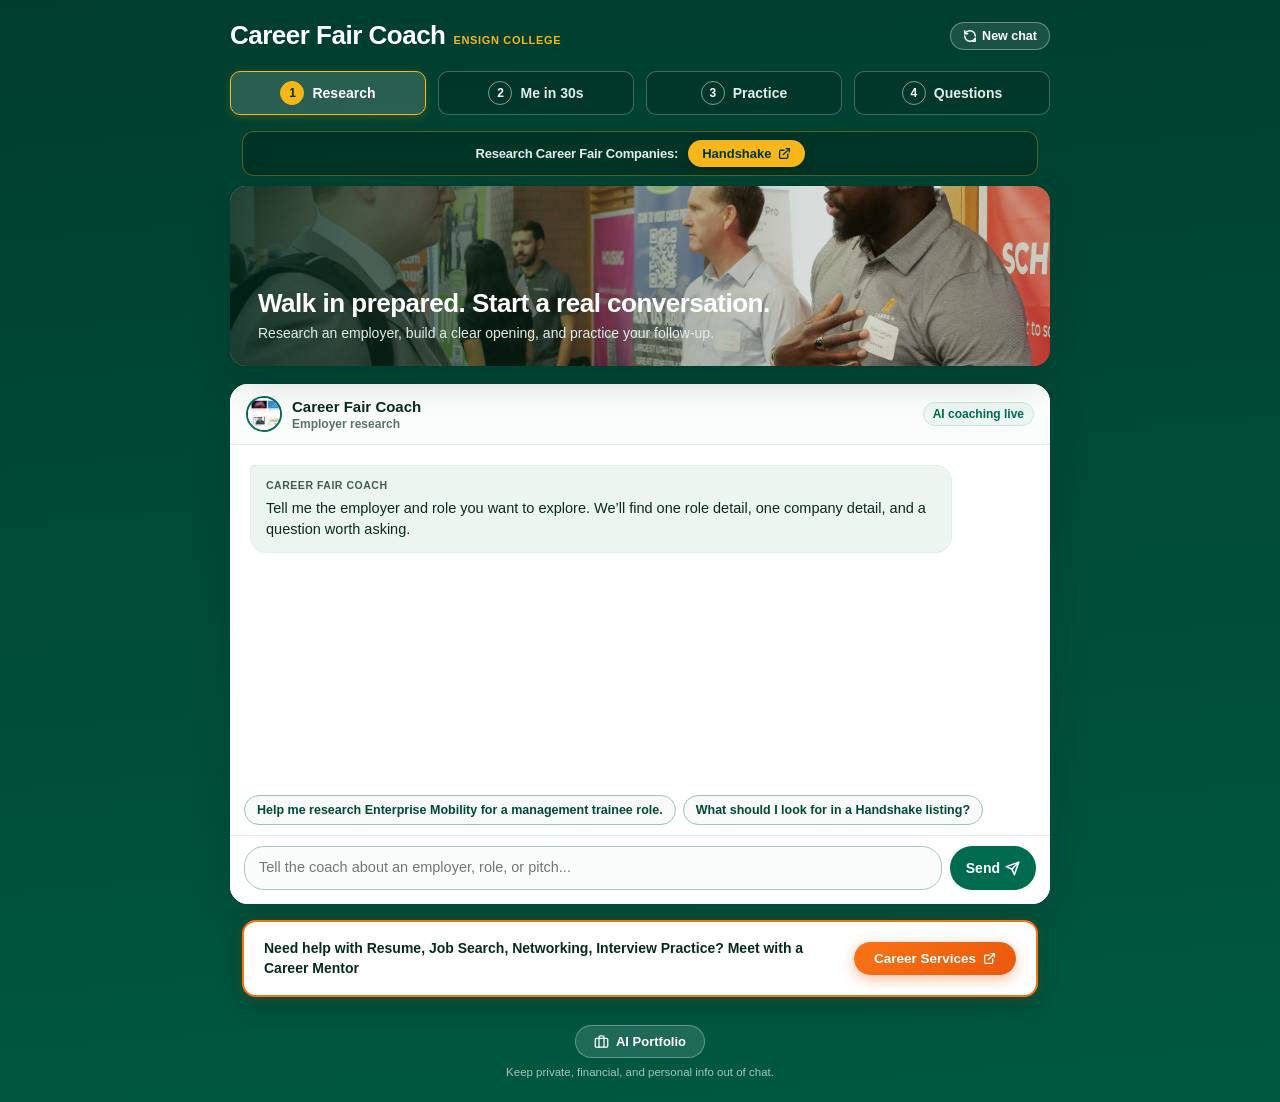
==== static/index.html @ 09204de1 "ensign-career-fair-coach: add Vercel Speed Insights script alongside Web Analytics" ====
<!doctype html>
<html lang="en">
  <head>
    <meta charset="UTF-8" />
    <meta name="viewport" content="width=device-width, initial-scale=1.0, maximum-scale=1.0, user-scalable=no" />
    <meta name="theme-color" content="#004937" />
    <title>Ensign Career Fair Coach</title>
    <link rel="icon" href="favicon.svg" type="image/svg+xml" />
    <link rel="stylesheet" href="styles.css" />
    <!-- Vercel Web Analytics -->
    <script>
      window.va = window.va || function () { (window.vaq = window.vaq || []).push(arguments); };
    </script>
    <script defer src="/_vercel/insights/script.js"></script>
    <!-- Vercel Speed Insights -->
    <script>
      window.si = window.si || function () { (window.siq = window.siq || []).push(arguments); };
    </script>
    <script defer src="/_vercel/speed-insights/script.js"></script>
  </head>
  <body>
    <div class="app-container">
      <header class="topbar">
        <div class="brand-group">
          <a class="brand" href="#top" aria-label="Career Fair Coach home">Career Fair Coach</a>
          <span class="brand-sub">Ensign College</span>
        </div>
        <button id="new-chat" class="quiet-button" type="button" aria-label="Start a new conversation">
          <svg width="14" height="14" viewBox="0 0 24 24" fill="none" stroke="currentColor" stroke-width="2.5" stroke-linecap="round" stroke-linejoin="round" aria-hidden="true"><path d="M21 12a9 9 0 0 0-9-9 9.75 9.75 0 0 0-6.74 2.74L3 8"/><path d="M3 3v5h5"/><path d="M3 12a9 9 0 0 0 9 9 9.75 9.75 0 0 0 6.74-2.74L21 16"/><path d="M16 21h5v-5"/></svg>
          <span>New chat</span>
        </button>
      </header>

      <!-- Compact 4-step prep flow -->
      <nav class="step-nav" aria-label="Career Fair preparation steps">
        <div class="step-list">
          <button class="step-btn active" data-mode="research" type="button">
            <span class="step-num">1</span>
            <span class="step-text">Research</span>
          </button>
          <button class="step-btn" data-mode="pitch" type="button">
            <span class="step-num">2</span>
            <span class="step-text">Me in 30s</span>
          </button>
          <button class="step-btn" data-mode="practice" type="button">
            <span class="step-num">3</span>
            <span class="step-text">Practice</span>
          </button>
          <button class="step-btn" data-mode="questions" type="button">
            <span class="step-num">4</span>
            <span class="step-text">Questions</span>
          </button>
        </div>
      </nav>

      <!-- Handshake Research Banner -->
      <section class="handshake-banner" aria-label="Research Career Fair Companies">
        <span class="handshake-text">Research Career Fair Companies:</span>
        <a class="handshake-btn" href="https://ensign.joinhandshake.com/stu/schools/771" target="_blank" rel="noopener noreferrer">
          <span>Handshake</span>
          <svg width="13" height="13" viewBox="0 0 24 24" fill="none" stroke="currentColor" stroke-width="2.5" stroke-linecap="round" stroke-linejoin="round" aria-hidden="true"><path d="M18 13v6a2 2 0 0 1-2 2H5a2 2 0 0 1-2-2V8a2 2 0 0 1 2-2h6"/><polyline points="15 3 21 3 21 9"/><line x1="10" y1="14" x2="21" y2="3"/></svg>
        </a>
      </section>

      <main class="main-content">
        <!-- Desktop-only hero banner -->
        <section class="desktop-hero">
          <img src="assets/career-fair-conversation.jpg" alt="A student and employer representative speaking at a Career Fair" />
          <div class="hero-copy">
            <h1>Walk in prepared. Start a real conversation.</h1>
            <p>Research an employer, build a clear opening, and practice your follow-up.</p>
          </div>
        </section>

        <!-- Main Chat Panel (Always immediately visible on mobile) -->
        <section class="coach-panel" aria-live="polite">
          <div class="coach-head">
            <img src="assets/career-fair-coach.jpeg" alt="Ensign Career Fair Coach" />
            <div class="coach-info">
              <p class="coach-name">Career Fair Coach</p>
              <p id="mode-label" class="mode-label">Employer research</p>
            </div>
            <span id="service-status" class="status">AI coaching live</span>
          </div>

          <div id="messages" class="messages"></div>

          <div class="suggestions-wrap">
            <div class="suggestions" id="suggestions"></div>
          </div>

          <form id="chat-form" class="composer">
            <label class="sr-only" for="message-input">Message the Career Fair Coach</label>
            <textarea id="message-input" rows="1" placeholder="Tell the coach about an employer, role, or pitch..."></textarea>
            <button type="submit" aria-label="Send message" id="send-button">
              <span>Send</span>
              <svg width="15" height="15" viewBox="0 0 24 24" fill="none" stroke="currentColor" stroke-width="2.5" stroke-linecap="round" stroke-linejoin="round" aria-hidden="true"><line x1="22" y1="2" x2="11" y2="13"/><polygon points="22 2 15 22 11 13 2 9 22 2"/></svg>
            </button>
          </form>
        </section>
      </main>

      <!-- Career Mentor Callout -->
      <aside class="mentor-callout" aria-label="Meet with a Career Mentor">
        <div class="mentor-callout-content">
          <p class="mentor-callout-text">Need help with Resume, Job Search, Networking, Interview Practice? Meet with a Career Mentor</p>
          <a class="mentor-callout-btn" href="https://www.ensign.edu/CIS" target="_blank" rel="noopener noreferrer">
            <span>Career Services</span>
            <svg width="13" height="13" viewBox="0 0 24 24" fill="none" stroke="currentColor" stroke-width="2.5" stroke-linecap="round" stroke-linejoin="round" aria-hidden="true"><path d="M18 13v6a2 2 0 0 1-2 2H5a2 2 0 0 1-2-2V8a2 2 0 0 1 2-2h6"/><polyline points="15 3 21 3 21 9"/><line x1="10" y1="14" x2="21" y2="3"/></svg>
          </a>
        </div>
      </aside>

      <footer class="app-footer">
        <a class="portfolio-btn" href="/">
          <svg width="15" height="15" viewBox="0 0 24 24" fill="none" stroke="currentColor" stroke-width="2" stroke-linecap="round" stroke-linejoin="round" aria-hidden="true"><rect x="2" y="7" width="20" height="14" rx="2" ry="2"/><path d="M16 21V5a2 2 0 0 0-2-2h-4a2 2 0 0 0-2 2v16"/></svg>
          <span>AI Portfolio</span>
        </a>
        <p class="footer-privacy">Keep private, financial, and personal info out of chat.</p>
      </footer>
    </div>
    <script src="app.js"></script>
  </body>
</html>
---- static/styles.css ----
:root {
  --green: #006b4e;
  --green-deep: #004937;
  --green-darker: #003628;
  --gold: #f7b619;
  --ink: #092a20;
  --muted: #577369;
  --paper: #ffffff;
  --bubble-ai: #edf5f1;
  --line: #e2ece7;
  --shadow: 0 12px 36px rgba(0, 35, 25, 0.22);
  font-family: -apple-system, BlinkMacSystemFont, "Segoe UI", Roboto, Helvetica, Arial, sans-serif;
}

* {
  box-sizing: border-box;
  -webkit-tap-highlight-color: transparent;
}

html, body {
  margin: 0;
  padding: 0;
  min-height: 100vh;
  background: var(--green-deep);
  background: linear-gradient(175deg, #003d2e 0%, #004937 40%, #005941 100%);
  color: var(--paper);
}

.app-container {
  display: flex;
  flex-direction: column;
  min-height: 100vh;
  max-width: 860px;
  margin: 0 auto;
}

/* Header */
.topbar {
  display: flex;
  align-items: center;
  justify-content: space-between;
  padding: 12px 16px 8px;
}

.brand-group {
  display: flex;
  align-items: baseline;
  gap: 8px;
}

.brand {
  color: #ffffff;
  text-decoration: none;
  font-size: 20px;
  font-weight: 800;
  letter-spacing: -0.5px;
}

.brand-sub {
  font-size: 11px;
  color: var(--gold);
  font-weight: 700;
  text-transform: uppercase;
  letter-spacing: 0.06em;
}

.quiet-button {
  display: inline-flex;
  align-items: center;
  gap: 5px;
  border: 1px solid rgba(255, 255, 255, 0.35);
  background: rgba(255, 255, 255, 0.1);
  color: #ffffff;
  padding: 6px 12px;
  border-radius: 16px;
  font-size: 12.5px;
  font-weight: 600;
  cursor: pointer;
  text-decoration: none;
  transition: background 0.15s ease, border-color 0.15s ease;
}

.quiet-button:hover, .quiet-button:active {
  background: rgba(255, 255, 255, 0.2);
  border-color: rgba(255, 255, 255, 0.6);
}

/* Compact 4-Step Prep Navigation */
.step-nav {
  padding: 4px 12px 10px;
}

.step-list {
  display: grid;
  grid-template-columns: repeat(4, 1fr);
  gap: 6px;
}

.step-btn {
  display: flex;
  align-items: center;
  justify-content: center;
  gap: 5px;
  height: 38px;
  padding: 2px 4px;
  border: 1px solid rgba(255, 255, 255, 0.25);
  border-radius: 10px;
  background: rgba(0, 38, 28, 0.35);
  color: #e3efe9;
  font: inherit;
  cursor: pointer;
  transition: all 0.18s ease;
}

.step-num {
  width: 20px;
  height: 20px;
  min-width: 20px;
  display: grid;
  place-items: center;
  border-radius: 50%;
  font-size: 11px;
  font-weight: 800;
  color: #ffffff;
  border: 1.5px solid rgba(255, 255, 255, 0.5);
  transition: all 0.18s ease;
}

.step-text {
  font-size: 12px;
  font-weight: 700;
  white-space: nowrap;
  overflow: hidden;
  text-overflow: ellipsis;
}

.step-btn:hover {
  background: rgba(255, 255, 255, 0.12);
  border-color: rgba(255, 255, 255, 0.45);
}

.step-btn.active {
  background: rgba(255, 255, 255, 0.16);
  border-color: var(--gold);
  box-shadow: 0 2px 8px rgba(247, 182, 25, 0.2);
}

.step-btn.active .step-num {
  background: var(--gold);
  color: var(--green-darker);
  border-color: var(--gold);
}

.step-btn.active .step-text {
  color: #ffffff;
}

/* Handshake Research Banner */
.handshake-banner {
  display: flex;
  align-items: center;
  justify-content: center;
  gap: 10px;
  margin: 0 12px 10px;
  padding: 8px 14px;
  background: rgba(0, 36, 26, 0.45);
  border: 1px solid rgba(247, 182, 25, 0.35);
  border-radius: 12px;
  backdrop-filter: blur(8px);
  text-align: center;
  flex-wrap: wrap;
}

.handshake-text {
  font-size: 13px;
  font-weight: 600;
  color: #e3efe9;
  letter-spacing: -0.2px;
}

.handshake-btn {
  display: inline-flex;
  align-items: center;
  gap: 6px;
  background: var(--gold);
  color: var(--green-darker);
  font-size: 13px;
  font-weight: 700;
  padding: 6px 14px;
  border-radius: 20px;
  text-decoration: none;
  box-shadow: 0 2px 8px rgba(0, 0, 0, 0.18);
  transition: transform 0.15s ease, background 0.15s ease, box-shadow 0.15s ease;
}

.handshake-btn:hover {
  background: #ffc433;
  transform: translateY(-1px);
  box-shadow: 0 4px 12px rgba(247, 182, 25, 0.35);
}

.handshake-btn:active {
  transform: translateY(0);
}

/* Main Content Workspace */
.main-content {
  flex: 1;
  display: flex;
  flex-direction: column;
  padding: 0 12px;
}

/* Desktop Hero banner (hidden on mobile) */
.desktop-hero {
  display: none;
}

/* Coach Chat Panel */
.coach-panel {
  flex: 1;
  display: flex;
  flex-direction: column;
  background: var(--paper);
  color: var(--ink);
  border-radius: 18px;
  box-shadow: var(--shadow);
  overflow: hidden;
  min-height: 480px;
}

.coach-head {
  display: flex;
  align-items: center;
  gap: 10px;
  padding: 12px 16px;
  border-bottom: 1px solid var(--line);
  background: #fbfdfc;
}

.coach-head img {
  width: 36px;
  height: 36px;
  border-radius: 50%;
  object-fit: cover;
  border: 2px solid var(--green);
}

.coach-info {
  flex: 1;
  min-width: 0;
}

.coach-name {
  margin: 0;
  font-size: 15px;
  font-weight: 800;
  color: var(--ink);
  line-height: 1.2;
}

.mode-label {
  margin: 1px 0 0;
  font-size: 12px;
  color: var(--muted);
  font-weight: 600;
}

.status {
  font-size: 12px;
  font-weight: 700;
  color: var(--green);
  background: #edf7f2;
  padding: 4px 9px;
  border-radius: 12px;
  border: 1px solid #cbe6db;
}

/* Messages */
.messages {
  flex: 1;
  min-height: 260px;
  max-height: calc(100vh - 310px);
  overflow-y: auto;
  -webkit-overflow-scrolling: touch;
  padding: 16px 14px;
  display: flex;
  flex-direction: column;
  gap: 12px;
}

.message {
  max-width: 90%;
  padding: 12px 15px;
  border-radius: 16px;
  line-height: 1.48;
  font-size: 14.5px;
  white-space: pre-wrap;
  word-break: break-word;
}

.message.assistant {
  background: var(--bubble-ai);
  color: var(--ink);
  align-self: flex-start;
  border-top-left-radius: 4px;
  border: 1px solid #e1eee7;
}

.message.user {
  background: var(--green);
  color: #ffffff;
  align-self: flex-end;
  border-top-right-radius: 4px;
}

.message small {
  display: block;
  margin-bottom: 4px;
  font-size: 10.5px;
  font-weight: 800;
  letter-spacing: 0.05em;
  text-transform: uppercase;
  opacity: 0.75;
}

/* Suggested Prompts */
.suggestions-wrap {
  padding: 4px 14px 10px;
  overflow-x: auto;
  -webkit-overflow-scrolling: touch;
}

.suggestions {
  display: flex;
  gap: 7px;
  flex-wrap: nowrap;
}

.suggestions button {
  border: 1px solid #9dc4b6;
  border-radius: 16px;
  background: #f7faf8;
  color: var(--green-deep);
  padding: 7px 12px;
  font: inherit;
  font-size: 12.5px;
  font-weight: 600;
  white-space: nowrap;
  flex-shrink: 0;
  cursor: pointer;
  transition: background 0.15s ease, border-color 0.15s ease;
}

.suggestions button:hover, .suggestions button:active {
  background: #eaf3ef;
  border-color: var(--green);
}

/* Composer Form */
.composer {
  display: flex;
  align-items: flex-end;
  gap: 8px;
  padding: 10px 14px 14px;
  border-top: 1px solid var(--line);
  background: #ffffff;
}

textarea#message-input {
  flex: 1;
  height: 44px;
  min-height: 44px;
  max-height: 90px;
  padding: 11px 14px;
  border: 1.5px solid #a8c7bd;
  border-radius: 20px;
  color: var(--ink);
  font: inherit;
  font-size: 14.5px;
  line-height: 1.35;
  resize: none;
  background: #fafcfb;
}

textarea#message-input:focus {
  outline: none;
  border-color: var(--green);
  background: #ffffff;
  box-shadow: 0 0 0 3px rgba(0, 107, 78, 0.15);
}

.composer button {
  height: 44px;
  padding: 0 16px;
  border: 0;
  border-radius: 22px;
  background: var(--green);
  color: #ffffff;
  font: inherit;
  font-size: 14px;
  font-weight: 700;
  cursor: pointer;
  display: inline-flex;
  align-items: center;
  gap: 5px;
  flex-shrink: 0;
  transition: background 0.15s ease, transform 0.1s ease;
}

.composer button:hover {
  background: var(--green-darker);
}

.composer button:active {
  transform: scale(0.97);
}

.sr-only {
  position: absolute;
  width: 1px;
  height: 1px;
  overflow: hidden;
  clip: rect(0, 0, 0, 0);
}

/* Bottom Footer with AI Portfolio Button */
.app-footer {
  padding: 16px 16px 24px;
  display: flex;
  flex-direction: column;
  align-items: center;
  gap: 8px;
  text-align: center;
}

.portfolio-btn {
  display: inline-flex;
  align-items: center;
  gap: 7px;
  padding: 8px 18px;
  background: rgba(255, 255, 255, 0.12);
  border: 1px solid rgba(255, 255, 255, 0.3);
  border-radius: 20px;
  color: #ffffff;
  text-decoration: none;
  font-size: 13px;
  font-weight: 600;
  transition: background 0.15s ease, border-color 0.15s ease;
}

.portfolio-btn:hover, .portfolio-btn:active {
  background: rgba(255, 255, 255, 0.22);
  border-color: rgba(255, 255, 255, 0.6);
}

.footer-privacy {
  margin: 0;
  font-size: 11.5px;
  color: rgba(255, 255, 255, 0.65);
}

/* Tablet & Desktop Enhancements */
@media (min-width: 860px) {
  .app-container {
    padding: 0 20px;
  }

  .topbar {
    padding: 20px 0 14px;
  }

  .brand {
    font-size: 26px;
  }

  .step-nav {
    padding: 6px 0 16px;
  }

  .step-list {
    gap: 12px;
  }

  .step-btn {
    height: 44px;
    padding: 4px 12px;
    gap: 8px;
  }

  .step-num {
    width: 24px;
    height: 24px;
    font-size: 12px;
  }

  .step-text {
    font-size: 14px;
  }

  .main-content {
    padding: 0;
    gap: 18px;
  }

  .desktop-hero {
    display: block;
    position: relative;
    height: 180px;
    overflow: hidden;
    border-radius: 16px;
    box-shadow: var(--shadow);
  }

  .desktop-hero:after {
    content: "";
    position: absolute;
    inset: 0;
    background: linear-gradient(90deg, rgba(0, 38, 28, 0.85), rgba(0, 38, 28, 0.15) 70%);
  }

  .desktop-hero img {
    width: 100%;
    height: 100%;
    object-fit: cover;
    object-position: center;
  }

  .hero-copy {
    position: absolute;
    z-index: 1;
    left: 28px;
    bottom: 22px;
    max-width: 540px;
  }

  .hero-copy h1 {
    margin: 0 0 6px;
    font-size: 26px;
    line-height: 1.15;
    letter-spacing: -0.5px;
  }

  .hero-copy p {
    margin: 0;
    font-size: 14px;
    line-height: 1.4;
    color: #e0eee8;
  }

  .coach-panel {
    min-height: 520px;
  }

  .messages {
    max-height: 420px;
    padding: 20px;
  }

  .suggestions {
    flex-wrap: wrap;
  }
}

/* Feedback Controls */
.answer-feedback {
  margin-top: 8px;
  padding: 8px 10px;
  border-radius: 10px;
  background: rgba(246, 247, 244, 0.85);
  border: 1px solid var(--line);
}

.feedback-prompt {
  margin: 0 0 6px;
  font-size: 11.5px;
  color: var(--muted);
  font-weight: 600;
}

.feedback-controls,
.feedback-form-actions {
  display: flex;
  flex-wrap: wrap;
  gap: 6px;
}

.feedback-button {
  display: inline-flex;
  align-items: center;
  gap: 4px;
  min-height: 28px;
  padding: 4px 10px;
  border: 1px solid #cbd5e1;
  border-radius: 8px;
  background: #ffffff;
  color: var(--ink);
  font-size: 12px;
  font-weight: 600;
  cursor: pointer;
  transition: all 0.15s ease;
}

.feedback-button:hover:not(:disabled) {
  border-color: var(--green);
  background: #f0fdf4;
}

.feedback-button:disabled {
  opacity: 0.5;
  cursor: not-allowed;
}

.feedback-up {
  color: #15803d;
}

.feedback-down {
  color: #b91c1c;
}

.feedback-submit {
  background: var(--green);
  color: #ffffff;
  border-color: var(--green);
}

.feedback-submit:hover:not(:disabled) {
  background: var(--green-deep);
  color: #ffffff;
}

.feedback-form {
  margin-top: 8px;
  padding-top: 8px;
  border-top: 1px solid var(--line);
}

.feedback-form[hidden] {
  display: none;
}

.feedback-form label {
  display: block;
  margin: 6px 0 3px;
  font-size: 11px;
  font-weight: 700;
  color: var(--muted);
  text-transform: uppercase;
  letter-spacing: 0.04em;
}

.feedback-form textarea {
  width: 100%;
  padding: 7px 9px;
  border: 1px solid #cbd5e1;
  border-radius: 6px;
  font: inherit;
  font-size: 12.5px;
  color: var(--ink);
  background: #ffffff;
  resize: vertical;
}

.feedback-form textarea:focus {
  outline: none;
  border-color: var(--green);
}

.feedback-warning {
  margin: 5px 0 8px;
  font-size: 11px;
  color: var(--muted);
  line-height: 1.35;
}

.feedback-status {
  margin: 6px 0 0;
  font-size: 12px;
  font-weight: 600;
  line-height: 1.4;
}

.feedback-status.feedback-success {
  color: #15803d;
}

.feedback-status.feedback-error {
  color: #b91c1c;
}

/* Career Mentor Callout */
.mentor-callout {
  margin: 16px 12px 12px;
  padding: 16px 20px;
  background: #ffffff;
  border: 2px solid #f97316;
  border-radius: 14px;
  box-shadow: 0 8px 24px rgba(0, 0, 0, 0.22), 0 2px 12px rgba(249, 115, 22, 0.2);
}

.mentor-callout-content {
  display: flex;
  align-items: center;
  justify-content: space-between;
  gap: 16px;
  flex-wrap: wrap;
}

.mentor-callout-text {
  margin: 0;
  font-size: 14px;
  line-height: 1.45;
  color: #062b1e;
  font-weight: 700;
  flex: 1;
  min-width: 250px;
}

.mentor-callout-btn {
  display: inline-flex;
  align-items: center;
  gap: 7px;
  background: #ea580c;
  background: linear-gradient(135deg, #f97316 0%, #ea580c 100%);
  color: #ffffff;
  border: none;
  font-size: 13.5px;
  font-weight: 800;
  padding: 9px 20px;
  border-radius: 22px;
  text-decoration: none;
  white-space: nowrap;
  transition: all 0.18s ease;
  box-shadow: 0 4px 14px rgba(234, 88, 12, 0.4);
}

.mentor-callout-btn:hover {
  background: linear-gradient(135deg, #ea580c 0%, #c2410c 100%);
  transform: translateY(-2px);
  box-shadow: 0 6px 18px rgba(234, 88, 12, 0.55);
}

.mentor-callout-btn:active {
  transform: translateY(0);
}

@media (prefers-reduced-motion: reduce) {
  *, *:before, *:after {
    transition: none !important;
    scroll-behavior: auto !important;
  }
}
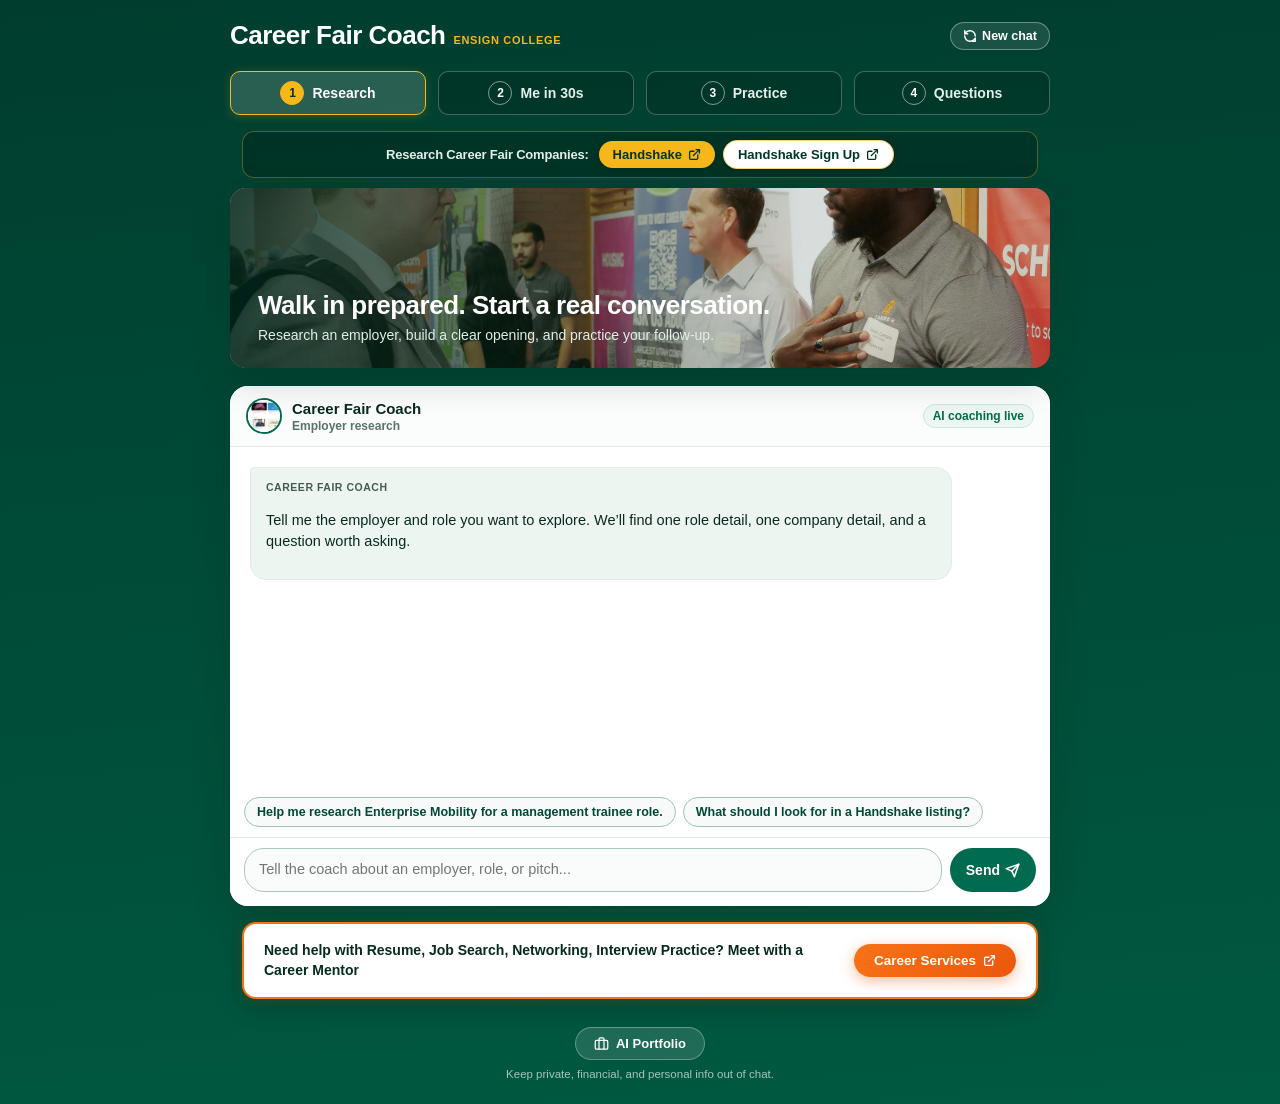
==== commit 9b88814d: "Career Fair Coach: format Handshake links as clean clickable text and add Handshake + Sign Up action" ====
--- a/static/index.html
+++ b/static/index.html
@@ -56,10 +56,16 @@
       <!-- Handshake Research Banner -->
       <section class="handshake-banner" aria-label="Research Career Fair Companies">
         <span class="handshake-text">Research Career Fair Companies:</span>
-        <a class="handshake-btn" href="https://ensign.joinhandshake.com/stu/schools/771" target="_blank" rel="noopener noreferrer">
-          <span>Handshake</span>
-          <svg width="13" height="13" viewBox="0 0 24 24" fill="none" stroke="currentColor" stroke-width="2.5" stroke-linecap="round" stroke-linejoin="round" aria-hidden="true"><path d="M18 13v6a2 2 0 0 1-2 2H5a2 2 0 0 1-2-2V8a2 2 0 0 1 2-2h6"/><polyline points="15 3 21 3 21 9"/><line x1="10" y1="14" x2="21" y2="3"/></svg>
-        </a>
+        <div class="handshake-actions">
+          <a class="handshake-btn" href="https://ensign.joinhandshake.com/login" target="_blank" rel="noopener noreferrer">
+            <span>Handshake</span>
+            <svg width="13" height="13" viewBox="0 0 24 24" fill="none" stroke="currentColor" stroke-width="2.5" stroke-linecap="round" stroke-linejoin="round" aria-hidden="true"><path d="M18 13v6a2 2 0 0 1-2 2H5a2 2 0 0 1-2-2V8a2 2 0 0 1 2-2h6"/><polyline points="15 3 21 3 21 9"/><line x1="10" y1="14" x2="21" y2="3"/></svg>
+          </a>
+          <a class="handshake-btn handshake-btn-secondary" href="https://www.ensign.edu/creating-a-handshake-account" target="_blank" rel="noopener noreferrer">
+            <span>Handshake Sign Up</span>
+            <svg width="13" height="13" viewBox="0 0 24 24" fill="none" stroke="currentColor" stroke-width="2.5" stroke-linecap="round" stroke-linejoin="round" aria-hidden="true"><path d="M18 13v6a2 2 0 0 1-2 2H5a2 2 0 0 1-2-2V8a2 2 0 0 1 2-2h6"/><polyline points="15 3 21 3 21 9"/><line x1="10" y1="14" x2="21" y2="3"/></svg>
+          </a>
+        </div>
       </section>
 
       <main class="main-content">
--- a/static/styles.css
+++ b/static/styles.css
@@ -178,6 +178,13 @@
   letter-spacing: -0.2px;
 }
 
+.handshake-actions {
+  display: flex;
+  align-items: center;
+  gap: 8px;
+  flex-wrap: wrap;
+}
+
 .handshake-btn {
   display: inline-flex;
   align-items: center;
@@ -201,6 +208,17 @@
 
 .handshake-btn:active {
   transform: translateY(0);
+}
+
+.handshake-btn-secondary {
+  background: #ffffff;
+  color: var(--green-darker);
+  border: 1px solid rgba(247, 182, 25, 0.6);
+}
+
+.handshake-btn-secondary:hover {
+  background: #fdf6e2;
+  border-color: var(--gold);
 }
 
 /* Main Content Workspace */
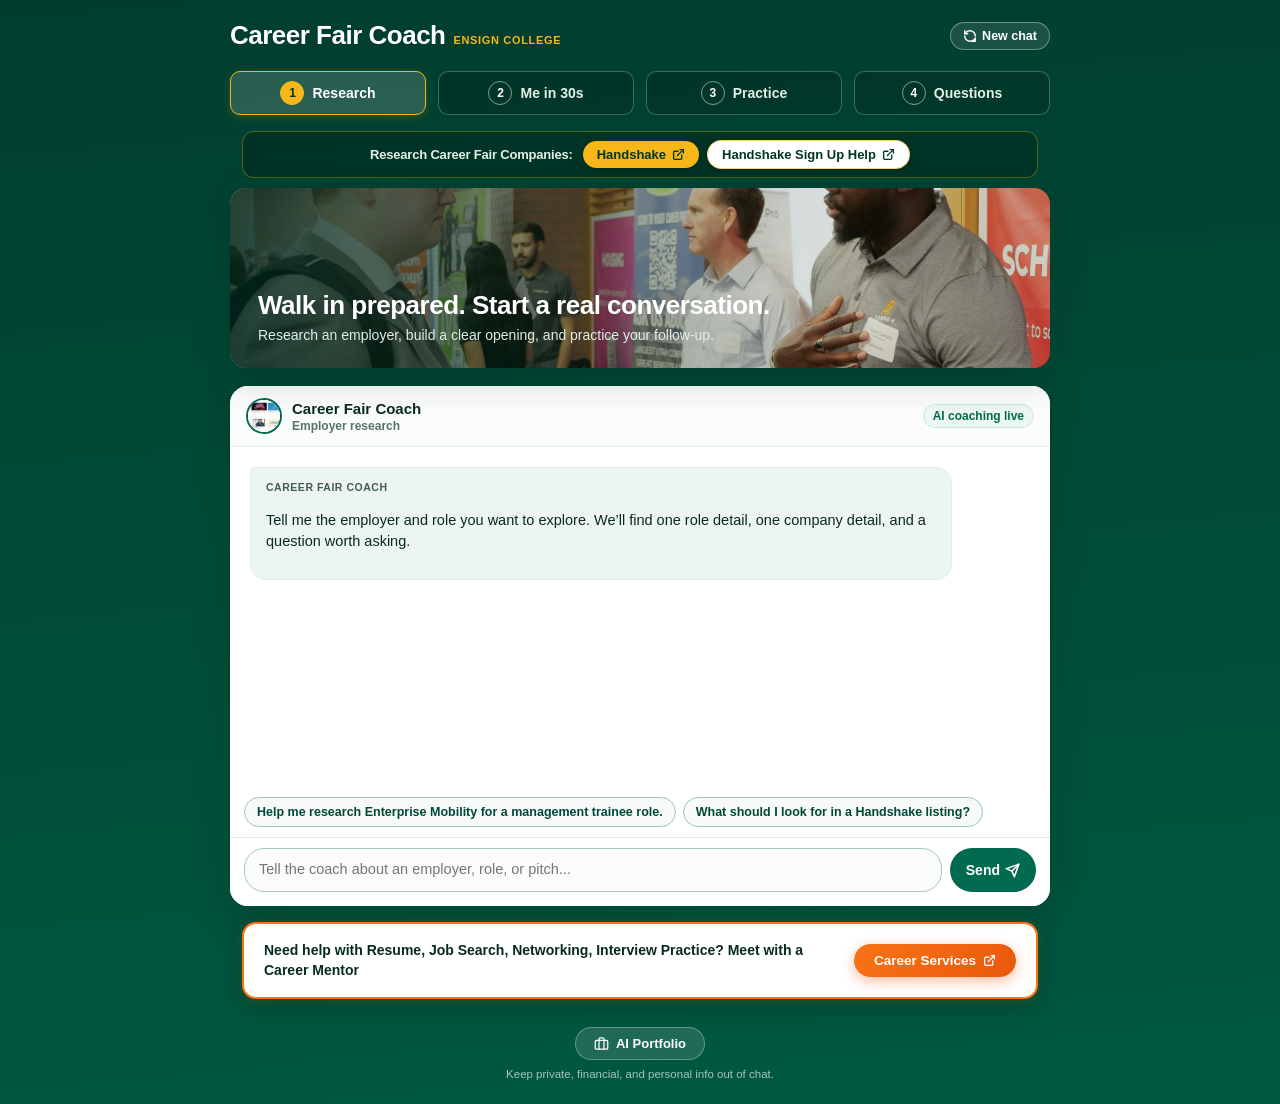
==== commit a6f91003: "Career Fair Coach: update Handshake banner buttons and enrich system prompt with Handshake fair navi" ====
--- a/static/index.html
+++ b/static/index.html
@@ -57,12 +57,12 @@
       <section class="handshake-banner" aria-label="Research Career Fair Companies">
         <span class="handshake-text">Research Career Fair Companies:</span>
         <div class="handshake-actions">
-          <a class="handshake-btn" href="https://ensign.joinhandshake.com/login" target="_blank" rel="noopener noreferrer">
+          <a class="handshake-btn" href="https://ensign.joinhandshake.com/stu/schools/771" target="_blank" rel="noopener noreferrer">
             <span>Handshake</span>
             <svg width="13" height="13" viewBox="0 0 24 24" fill="none" stroke="currentColor" stroke-width="2.5" stroke-linecap="round" stroke-linejoin="round" aria-hidden="true"><path d="M18 13v6a2 2 0 0 1-2 2H5a2 2 0 0 1-2-2V8a2 2 0 0 1 2-2h6"/><polyline points="15 3 21 3 21 9"/><line x1="10" y1="14" x2="21" y2="3"/></svg>
           </a>
           <a class="handshake-btn handshake-btn-secondary" href="https://www.ensign.edu/creating-a-handshake-account" target="_blank" rel="noopener noreferrer">
-            <span>Handshake Sign Up</span>
+            <span>Handshake Sign Up Help</span>
             <svg width="13" height="13" viewBox="0 0 24 24" fill="none" stroke="currentColor" stroke-width="2.5" stroke-linecap="round" stroke-linejoin="round" aria-hidden="true"><path d="M18 13v6a2 2 0 0 1-2 2H5a2 2 0 0 1-2-2V8a2 2 0 0 1 2-2h6"/><polyline points="15 3 21 3 21 9"/><line x1="10" y1="14" x2="21" y2="3"/></svg>
           </a>
         </div>
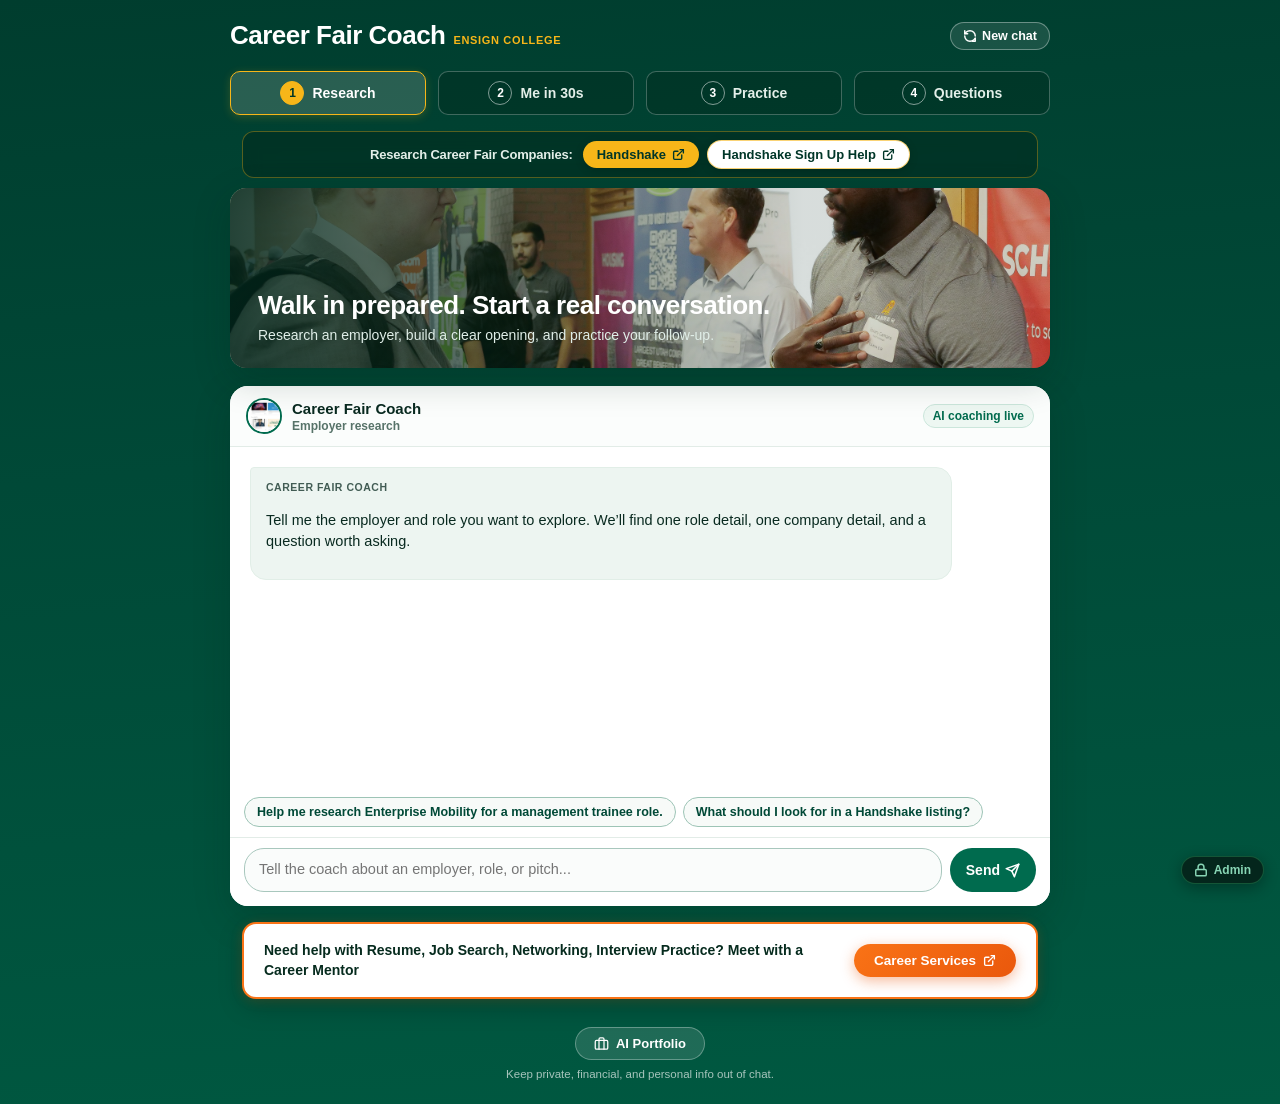
==== commit 0d5db98b: "Career Fair Coach: add bottom-right Admin button and feedback review panel" ====
--- a/static/index.html
+++ b/static/index.html
@@ -124,6 +124,12 @@
         </a>
         <p class="footer-privacy">Keep private, financial, and personal info out of chat.</p>
       </footer>
+
+      <!-- Admin review button in bottom right -->
+      <a href="admin.html" class="admin-fab" id="admin-fab" title="Staff Admin Review" aria-label="Staff Admin Review">
+        <svg width="14" height="14" viewBox="0 0 24 24" fill="none" stroke="currentColor" stroke-width="2.5" stroke-linecap="round" stroke-linejoin="round" aria-hidden="true"><rect x="3" y="11" width="18" height="11" rx="2" ry="2"></rect><path d="M7 11V7a5 5 0 0 1 10 0v4"></path></svg>
+        <span>Admin</span>
+      </a>
     </div>
     <script src="app.js"></script>
   </body>
--- a/static/styles.css
+++ b/static/styles.css
@@ -770,3 +770,41 @@
   }
 }
 
+/* Floating Admin Review Button (Bottom Right) */
+.admin-fab {
+  position: fixed;
+  bottom: 16px;
+  right: 16px;
+  z-index: 999;
+  display: inline-flex;
+  align-items: center;
+  gap: 6px;
+  padding: 6px 12px;
+  background: rgba(7, 21, 16, 0.85);
+  border: 1px solid rgba(74, 222, 128, 0.3);
+  border-radius: 999px;
+  color: #a7f3d0;
+  text-decoration: none;
+  font-size: 12px;
+  font-weight: 700;
+  box-shadow: 0 4px 16px rgba(0, 0, 0, 0.4);
+  backdrop-filter: blur(8px);
+  -webkit-backdrop-filter: blur(8px);
+  transition: all 0.2s ease;
+  opacity: 0.82;
+}
+
+.admin-fab:hover {
+  opacity: 1;
+  background: rgba(14, 34, 25, 0.95);
+  border-color: #10b981;
+  color: #ffffff;
+  transform: translateY(-2px);
+  box-shadow: 0 6px 20px rgba(16, 185, 129, 0.3);
+}
+
+.admin-fab:active {
+  transform: translateY(0);
+}
+
+
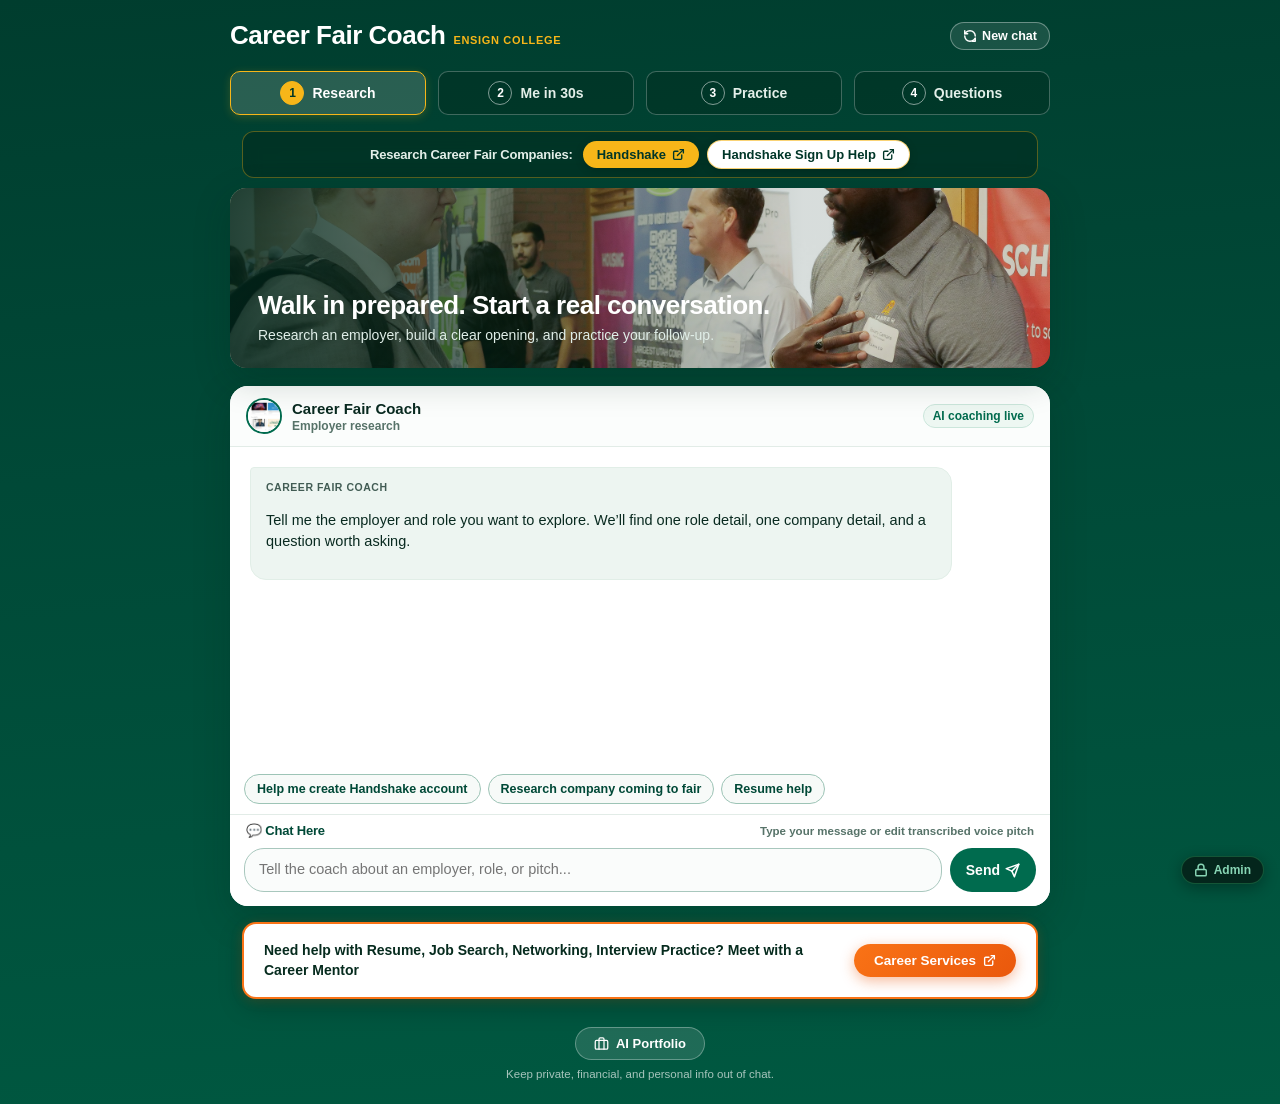
==== commit 19514eda: "Add Chat Here header bar above message composer and sync to Corey" ====
--- a/static/index.html
+++ b/static/index.html
@@ -95,6 +95,63 @@
             <div class="suggestions" id="suggestions"></div>
           </div>
 
+          <!-- Voice Practice Panel (Step 3 Practice Mode) -->
+          <div id="voice-practice-panel" class="voice-practice-panel" hidden>
+            <div class="voice-panel-header">
+              <div class="voice-panel-title-row">
+                <span class="voice-badge">🎤 Voice Pitch Practice</span>
+                <span class="voice-hint">Record your "Me in 30 Seconds" or type below</span>
+              </div>
+              <div class="voice-status-badges">
+                <span id="mic-indicator" class="mic-indicator" title="Microphone Status">
+                  <span class="mic-dot"></span>
+                  <span id="mic-status-label">Mic Ready</span>
+                </span>
+              </div>
+            </div>
+
+            <div class="waveform-container" id="waveform-wrap">
+              <div class="waveform" id="waveform">
+                <div class="waveform-bar"></div>
+                <div class="waveform-bar"></div>
+                <div class="waveform-bar"></div>
+                <div class="waveform-bar"></div>
+                <div class="waveform-bar"></div>
+                <div class="waveform-bar"></div>
+                <div class="waveform-bar"></div>
+                <div class="waveform-bar"></div>
+                <div class="waveform-bar"></div>
+                <div class="waveform-bar"></div>
+                <div class="waveform-bar"></div>
+                <div class="waveform-bar"></div>
+                <div class="waveform-bar"></div>
+                <div class="waveform-bar"></div>
+                <div class="waveform-bar"></div>
+              </div>
+              <p id="voice-timer" class="voice-timer">00:00 (Target: ~30s)</p>
+            </div>
+
+            <div class="voice-controls" aria-label="Voice answer steps">
+              <button type="button" id="btn-voice-record" class="btn-voice btn-voice-record">
+                <span class="voice-step-num">1</span>
+                <span>Start Recording</span>
+              </button>
+              <button type="button" id="btn-voice-stop" class="btn-voice btn-voice-stop" disabled>
+                <span class="voice-step-num">2</span>
+                <span>Stop / Done</span>
+              </button>
+              <button type="button" id="btn-voice-send" class="btn-voice btn-voice-send" disabled>
+                <span class="voice-step-num">3</span>
+                <span>Send Pitch to Coach</span>
+              </button>
+            </div>
+            <p id="voice-status-text" class="voice-status-text"></p>
+          </div>
+
+          <div class="chat-here-bar">
+            <span class="chat-here-title">💬 Chat Here</span>
+            <span class="chat-here-hint">Type your message or edit transcribed voice pitch</span>
+          </div>
           <form id="chat-form" class="composer">
             <label class="sr-only" for="message-input">Message the Career Fair Coach</label>
             <textarea id="message-input" rows="1" placeholder="Tell the coach about an employer, role, or pitch..."></textarea>
--- a/static/styles.css
+++ b/static/styles.css
@@ -375,13 +375,260 @@
   border-color: var(--green);
 }
 
+/* Voice Practice Panel (Mode 3: Practice) */
+.voice-practice-panel {
+  margin: 10px 14px 12px;
+  padding: 14px 16px;
+  background: #f0fdf4;
+  border: 1.5px solid #86efac;
+  border-radius: 14px;
+  box-shadow: 0 4px 12px rgba(16, 185, 129, 0.08);
+}
+
+.voice-practice-panel[hidden] {
+  display: none !important;
+}
+
+.voice-panel-header {
+  display: flex;
+  align-items: center;
+  justify-content: space-between;
+  gap: 10px;
+  flex-wrap: wrap;
+  margin-bottom: 10px;
+}
+
+.voice-panel-title-row {
+  display: flex;
+  align-items: center;
+  gap: 8px;
+  flex-wrap: wrap;
+}
+
+.voice-badge {
+  display: inline-flex;
+  align-items: center;
+  gap: 4px;
+  font-size: 13px;
+  font-weight: 800;
+  color: #065f46;
+  background: #d1fae5;
+  padding: 4px 10px;
+  border-radius: 999px;
+}
+
+.voice-hint {
+  font-size: 12px;
+  color: #047857;
+  font-weight: 600;
+}
+
+.voice-status-badges {
+  display: flex;
+  align-items: center;
+}
+
+.mic-indicator {
+  display: inline-flex;
+  align-items: center;
+  gap: 6px;
+  font-size: 11.5px;
+  font-weight: 700;
+  color: #047857;
+  padding: 3px 8px;
+  background: #ffffff;
+  border: 1px solid #a7f3d0;
+  border-radius: 999px;
+}
+
+.mic-dot {
+  width: 8px;
+  height: 8px;
+  border-radius: 50%;
+  background-color: #10b981;
+}
+
+.mic-dot.recording {
+  background-color: #ef4444;
+  box-shadow: 0 0 8px #ef4444;
+  animation: mic-pulse 1.2s infinite;
+}
+
+@keyframes mic-pulse {
+  0% { transform: scale(0.95); opacity: 0.8; }
+  50% { transform: scale(1.25); opacity: 1; }
+  100% { transform: scale(0.95); opacity: 0.8; }
+}
+
+.waveform-container {
+  display: flex;
+  align-items: center;
+  justify-content: space-between;
+  gap: 12px;
+  background: #ffffff;
+  border: 1px solid #bbf7d0;
+  border-radius: 10px;
+  padding: 8px 14px;
+  margin-bottom: 10px;
+}
+
+.waveform {
+  display: flex;
+  align-items: center;
+  gap: 3.5px;
+  height: 28px;
+  flex: 1;
+}
+
+.waveform-bar {
+  width: 4px;
+  height: 6px;
+  background-color: #10b981;
+  border-radius: 2px;
+  transition: height 0.12s ease;
+}
+
+.waveform.active .waveform-bar:nth-child(2n) { animation: voice-wave 1.1s ease-in-out infinite alternate; }
+.waveform.active .waveform-bar:nth-child(3n) { animation: voice-wave 0.75s ease-in-out infinite alternate; }
+.waveform.active .waveform-bar:nth-child(5n) { animation: voice-wave 1.4s ease-in-out infinite alternate; }
+
+@keyframes voice-wave {
+  0% { height: 6px; }
+  100% { height: 26px; }
+}
+
+.voice-timer {
+  margin: 0;
+  font-size: 12px;
+  font-weight: 700;
+  color: #065f46;
+  white-space: nowrap;
+}
+
+.voice-controls {
+  display: grid;
+  grid-template-columns: repeat(3, minmax(0, 1fr));
+  gap: 8px;
+}
+
+@media (max-width: 600px) {
+  .voice-controls {
+    grid-template-columns: 1fr;
+  }
+}
+
+.btn-voice {
+  display: inline-flex;
+  align-items: center;
+  justify-content: center;
+  gap: 6px;
+  min-height: 38px;
+  padding: 7px 12px;
+  border-radius: 10px;
+  font-size: 12.5px;
+  font-weight: 700;
+  cursor: pointer;
+  border: 1px solid transparent;
+  transition: all 0.15s ease;
+  white-space: nowrap;
+}
+
+.voice-step-num {
+  display: inline-flex;
+  align-items: center;
+  justify-content: center;
+  width: 18px;
+  height: 18px;
+  border-radius: 50%;
+  background: rgba(255, 255, 255, 0.3);
+  font-size: 11px;
+  font-weight: 800;
+}
+
+.btn-voice-record {
+  background: linear-gradient(135deg, #059669 0%, #10b981 100%);
+  color: #ffffff;
+  border-color: #047857;
+}
+
+.btn-voice-record:hover:not(:disabled) {
+  filter: brightness(1.08);
+  transform: translateY(-1px);
+}
+
+.btn-voice-stop {
+  background: #fee2e2;
+  color: #b91c1c;
+  border-color: #fca5a5;
+}
+
+.btn-voice-stop:hover:not(:disabled) {
+  background: #fecaca;
+}
+
+.btn-voice-send {
+  background: linear-gradient(135deg, #006b4e 0%, #004d38 100%);
+  color: #ffffff;
+  border-color: #003828;
+}
+
+.btn-voice-send:hover:not(:disabled) {
+  filter: brightness(1.1);
+  transform: translateY(-1px);
+}
+
+.btn-voice:disabled {
+  opacity: 0.45;
+  cursor: not-allowed;
+  transform: none;
+}
+
+.voice-status-text {
+  margin: 8px 0 0;
+  font-size: 12px;
+  font-weight: 600;
+  color: #065f46;
+  min-height: 16px;
+}
+
+.voice-status-text.error {
+  color: #b91c1c;
+}
+
+.voice-status-text.working {
+  color: #0284c7;
+}
+
+/* Chat Here Section Header */
+.chat-here-bar {
+  display: flex;
+  align-items: center;
+  justify-content: space-between;
+  gap: 8px;
+  padding: 8px 16px 4px;
+  background: #ffffff;
+  border-top: 1px solid var(--line);
+}
+
+.chat-here-title {
+  font-size: 13px;
+  font-weight: 800;
+  color: var(--green-deep);
+  letter-spacing: -0.2px;
+}
+
+.chat-here-hint {
+  font-size: 11.5px;
+  color: var(--muted);
+  font-weight: 600;
+}
+
 /* Composer Form */
 .composer {
   display: flex;
   align-items: flex-end;
   gap: 8px;
-  padding: 10px 14px 14px;
-  border-top: 1px solid var(--line);
+  padding: 6px 14px 14px;
   background: #ffffff;
 }
 
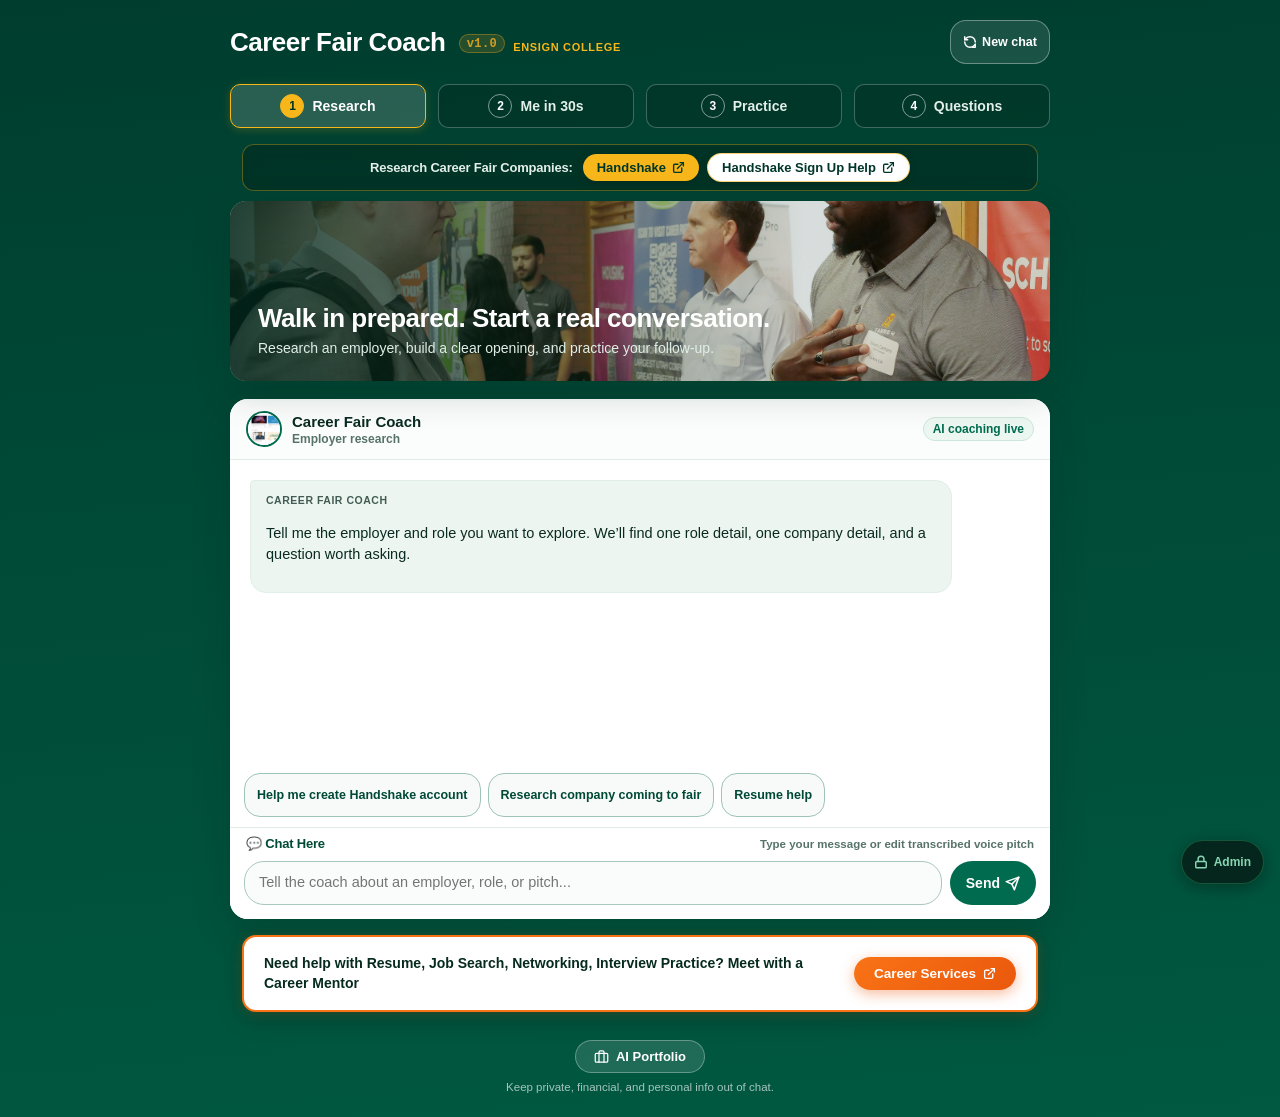
==== commit a7e8c0af: "Career Fair Coach v1.0: standardize UX/UI with CES tokens, components, and motion utility" ====
--- a/static/index.html
+++ b/static/index.html
@@ -4,9 +4,11 @@
     <meta charset="UTF-8" />
     <meta name="viewport" content="width=device-width, initial-scale=1.0, maximum-scale=1.0, user-scalable=no" />
     <meta name="theme-color" content="#004937" />
-    <title>Ensign Career Fair Coach</title>
+    <title>Career Fair Coach v1.0 — Ensign College Career Services</title>
     <link rel="icon" href="favicon.svg" type="image/svg+xml" />
-    <link rel="stylesheet" href="styles.css" />
+    <link rel="stylesheet" href="ces-tokens.css" />
+    <link rel="stylesheet" href="ces-components.css" />
+    <link rel="stylesheet" href="styles.css?v=standard-v1.0" />
     <!-- Vercel Web Analytics -->
     <script>
       window.va = window.va || function () { (window.vaq = window.vaq || []).push(arguments); };
@@ -22,7 +24,7 @@
     <div class="app-container">
       <header class="topbar">
         <div class="brand-group">
-          <a class="brand" href="#top" aria-label="Career Fair Coach home">Career Fair Coach</a>
+          <a class="brand" href="#top" aria-label="Career Fair Coach home">Career Fair Coach <span class="ces-version-tag">v1.0</span></a>
           <span class="brand-sub">Ensign College</span>
         </div>
         <button id="new-chat" class="quiet-button" type="button" aria-label="Start a new conversation">
@@ -188,6 +190,7 @@
         <span>Admin</span>
       </a>
     </div>
+    <script src="ces-motion.js"></script>
     <script src="app.js"></script>
   </body>
 </html>
--- a/static/ces-tokens.css
+++ b/static/ces-tokens.css
@@ -0,0 +1,131 @@
+/* ==========================================================================
+   CES Design Token Sheet v1.1
+   Ensign College Career Services Design System Standard
+   Derived from Ensign Student Readiness Hub & Fortified via /ui-ux-principles
+   ========================================================================== */
+
+:root {
+  color-scheme: light;
+
+  /* ── 1. Color: Brand Base (Ensign Navy & Slate Hierarchy) ── */
+  --ces-navy-950:     #0a1826;   /* Deepest Navy — Sidebar, main heading high-contrast */
+  --ces-navy-900:     #0d2238;   /* Primary Topbar, active dark states */
+  --ces-navy-850:     #122b46;   /* Dark interactive hover */
+  --ces-navy-800:     #183759;   /* Secondary dark surfaces */
+  --ces-navy-700:     #224974;   /* Mid slate navy */
+  --ces-navy-600:     #2f5f93;   /* Light slate navy */
+  --ces-navy-100:     #e8f0f8;   /* Soft navy tint */
+  --ces-navy-50:      #f3f7fb;   /* Subtle background / chip fill */
+
+  /* ── 2. Color: Gold Accent (Warm Ensign Gold) ── */
+  --ces-gold:         #d49e24;   /* Primary accent, active borders, status pills */
+  --ces-gold-hover:   #b8861a;   /* Hover gold state */
+  --ces-gold-light:   #fef8eb;   /* Light gold badge/alert background */
+  --ces-gold-border:  #f3d791;   /* Gold subtle border */
+
+  /* ── 3. Color: Surface & Content ── */
+  --ces-ink:          #111c26;   /* High-contrast body text */
+  --ces-ink-soft:     #253545;   /* Secondary text */
+  --ces-muted:        #5c6e80;   /* Muted captions, metadata */
+  --ces-muted-light:  #8ba0b5;   /* Subtle icons, placeholders */
+  --ces-line:         #e2e8f0;   /* Standard card borders & dividers */
+  --ces-line-soft:    #edf2f7;   /* Secondary subtle dividers */
+  --ces-surface:      #ffffff;   /* Card, modal, panel surfaces */
+  --ces-background:   #f6f8fb;   /* Clean page background */
+
+  /* ── 4. Color: Semantic / Status (WCAG 2.2 AA Verified ≥ 4.5:1 on light/wash) ── */
+  --ces-status-success-bg:     #dcfce7;
+  --ces-status-success-text:   #166534; /* 6.9:1 on white, 7.2:1 on bg */
+  --ces-status-success-border: #86efac;
+
+  --ces-status-warning-bg:     #fef3c7;
+  --ces-status-warning-text:   #92400e; /* 7.6:1 on white, 7.6:1 on bg */
+  --ces-status-warning-border: #fcd34d;
+
+  --ces-status-error-bg:       #fee2e2;
+  --ces-status-error-text:     #991b1b; /* 7.1:1 on white, 7.3:1 on bg */
+  --ces-status-error-border:   #fca5a5;
+
+  --ces-status-info-bg:        #dbeafe;
+  --ces-status-info-text:      #1e3a8a; /* 8.6:1 on white */
+  --ces-status-info-border:    #93c5fd;
+
+  --ces-status-neutral-bg:     #f3f4f6;
+  --ces-status-neutral-text:   #374151; /* 8.0:1 on white */
+  --ces-status-neutral-border: #9ca3af;
+
+  /* Aliases to prevent breaking older views */
+  --ces-success:               var(--ces-status-success-text);
+  --ces-success-bg:            var(--ces-status-success-bg);
+  --ces-success-border:        var(--ces-status-success-border);
+  --ces-warning:               var(--ces-status-warning-text);
+  --ces-warning-bg:            var(--ces-status-warning-bg);
+  --ces-warning-border:        var(--ces-status-warning-border);
+  --ces-error:                 var(--ces-status-error-text);
+  --ces-error-bg:              var(--ces-status-error-bg);
+  --ces-error-border:          var(--ces-status-error-border);
+  --ces-info:                  var(--ces-status-info-text);
+  --ces-info-bg:               var(--ces-status-info-bg);
+  --ces-info-border:           var(--ces-status-info-border);
+
+  /* ── 5. Focus Ring Tokens (WCAG 2.2 AA ≥ 3:1) ── */
+  --ces-focus-ring-dark:       #f0c040; /* Gold ring for navy/dark surfaces */
+  --ces-focus-ring-light:      #1e3a5f; /* Dark navy ring for white surfaces */
+  --ces-focus-ring:            var(--ces-focus-ring-dark);
+  --ces-focus-ring-width:      2px;
+  --ces-focus-ring-offset:     2px;
+
+  /* ── 6. Typography ── */
+  --ces-font-body:    'Inter', -apple-system, BlinkMacSystemFont, 'Segoe UI', Roboto, Helvetica, Arial, sans-serif;
+  --ces-font-serif:   Georgia, Cambria, 'Times New Roman', serif;
+  --ces-font-mono:    ui-monospace, SFMono-Regular, Menlo, Monaco, Consolas, monospace;
+
+  --ces-text-xs:      0.75rem;    /* 12px — status pills, labels */
+  --ces-text-sm:      0.875rem;   /* 14px — secondary body */
+  --ces-text-base:    0.9375rem;  /* 15px — primary body */
+  --ces-text-lg:      1.125rem;   /* 18px — card titles */
+  --ces-text-xl:      1.25rem;    /* 20px — section headers */
+  --ces-text-2xl:     1.625rem;   /* 26px — page titles */
+
+  --ces-weight-normal:   400;
+  --ces-weight-medium:   500;
+  --ces-weight-semibold: 650;
+  --ces-weight-bold:     750;
+  --ces-weight-extrabold:850;
+
+  /* ── 7. Elevation & Shadows ── */
+  --ces-shadow-sm:    0 1px 3px rgba(10, 24, 38, 0.05);
+  --ces-shadow-md:    0 4px 16px rgba(10, 24, 38, 0.07);
+  --ces-shadow-lg:    0 12px 36px rgba(10, 24, 38, 0.10);
+  --ces-shadow-topbar:0 2px 10px rgba(10, 24, 38, 0.12);
+
+  /* ── 8. Radii ── */
+  --ces-radius-sm:    6px;
+  --ces-radius-md:    10px;
+  --ces-radius-lg:    14px;
+  --ces-radius-pill:  9999px;
+
+  /* ── 9. Touch Targets & Layout Constraints ── */
+  --ces-touch-min:          44px;
+  --ces-btn-min-height:     44px;
+  --ces-btn-min-width:      44px;
+  --ces-topbar-height:      72px;
+  --ces-content-max:        1320px;
+  --ces-prose-max-width:    68ch;
+  --ces-card-max-width:     760px;
+
+  /* ── 10. Motion & Transitions ── */
+  --ces-transition-speed:   150ms;
+  --ces-transition-easing:  cubic-bezier(0.4, 0, 0.2, 1);
+  --ces-transition:         var(--ces-transition-speed) var(--ces-transition-easing);
+  --ces-transition-smooth:  var(--ces-transition-speed) var(--ces-transition-easing);
+}
+
+/* Reduced Motion Override */
+@media (prefers-reduced-motion: reduce) {
+  :root {
+    --ces-transition-speed: 0s;
+    --ces-transition: 0s linear;
+    --ces-transition-smooth: 0s linear;
+  }
+}
--- a/static/ces-components.css
+++ b/static/ces-components.css
@@ -0,0 +1,356 @@
+/* ==========================================================================
+   CES Component Library v1.1
+   Standardized UI components for Ensign College Career Services Apps
+   Derived from Ensign Student Readiness Hub & Fortified via /ui-ux-principles
+   ========================================================================== */
+
+/* ── 1. Topbar & Header ── */
+.ces-topbar {
+  position: sticky;
+  top: 0;
+  z-index: 100;
+  min-height: var(--ces-topbar-height);
+  background: var(--ces-navy-900);
+  border-bottom: 1px solid rgba(255, 255, 255, 0.08);
+  box-shadow: var(--ces-shadow-topbar);
+  display: flex;
+  align-items: center;
+  justify-content: space-between;
+  gap: 16px;
+  padding: 0 28px;
+  color: #ffffff;
+}
+
+.ces-brand-group {
+  display: flex;
+  align-items: center;
+  gap: 14px;
+  text-decoration: none;
+  color: #ffffff;
+  min-height: var(--ces-touch-min);
+}
+
+.ces-brand-crest {
+  width: 40px;
+  height: 40px;
+  border-radius: 9px;
+  background: linear-gradient(135deg, var(--ces-navy-800) 0%, var(--ces-navy-950) 100%);
+  border: 1.5px solid var(--ces-gold);
+  display: grid;
+  place-items: center;
+  color: var(--ces-gold);
+  font-family: var(--ces-font-serif);
+  font-size: 21px;
+  font-weight: 700;
+  box-shadow: 0 4px 10px rgba(0, 0, 0, 0.25);
+  flex-shrink: 0;
+}
+
+.ces-brand-text {
+  display: flex;
+  flex-direction: column;
+}
+
+.ces-brand-title {
+  font-size: 15px;
+  font-weight: 800;
+  letter-spacing: 0.04em;
+  color: #ffffff;
+  display: flex;
+  align-items: center;
+  gap: 8px;
+}
+
+.ces-brand-sub {
+  font-size: 11px;
+  font-weight: 650;
+  color: var(--ces-gold);
+  letter-spacing: 0.14em;
+  text-transform: uppercase;
+}
+
+.ces-header-actions {
+  display: flex;
+  align-items: center;
+  gap: 12px;
+  flex-wrap: wrap;
+}
+
+.ces-nav-back {
+  display: inline-flex;
+  align-items: center;
+  gap: 6px;
+  min-height: var(--ces-btn-min-height);
+  padding: 8px 14px;
+  border-radius: var(--ces-radius-sm);
+  background: rgba(255, 255, 255, 0.08);
+  border: 1px solid rgba(255, 255, 255, 0.16);
+  color: #cbd5e1;
+  font-size: 13px;
+  font-weight: 650;
+  text-decoration: none;
+  transition: all var(--ces-transition);
+}
+
+.ces-nav-back:hover {
+  background: rgba(255, 255, 255, 0.15);
+  border-color: var(--ces-gold);
+  color: #ffffff;
+  transform: translateY(-1px);
+}
+
+.ces-nav-back:focus-visible {
+  outline: var(--ces-focus-ring-width) solid var(--ces-focus-ring);
+  outline-offset: var(--ces-focus-ring-offset);
+}
+
+/* ── 2. Status & Version Badges ── */
+.ces-version-tag {
+  display: inline-block;
+  padding: 2px 7px;
+  border-radius: var(--ces-radius-pill);
+  font-size: 11px;
+  font-weight: 750;
+  font-family: var(--ces-font-mono);
+  background: rgba(212, 158, 36, 0.2);
+  color: var(--ces-gold);
+  border: 1px solid rgba(212, 158, 36, 0.35);
+  vertical-align: middle;
+}
+
+.ces-status-pill {
+  display: inline-flex;
+  align-items: center;
+  gap: 7px;
+  min-height: 28px;
+  padding: 4px 12px;
+  border-radius: var(--ces-radius-pill);
+  font-size: 12px;
+  font-weight: 650;
+  background: rgba(255, 255, 255, 0.08);
+  border: 1px solid rgba(255, 255, 255, 0.14);
+  color: #ffffff;
+}
+
+.ces-status-pill .ces-dot {
+  width: 8px;
+  height: 8px;
+  border-radius: 50%;
+  background: var(--ces-status-success-border);
+  box-shadow: 0 0 0 2px rgba(22, 101, 52, 0.3);
+  flex-shrink: 0;
+}
+
+.ces-status-pill.warning .ces-dot {
+  background: var(--ces-status-warning-border);
+  box-shadow: 0 0 0 2px rgba(146, 64, 14, 0.3);
+}
+
+.ces-status-pill.error .ces-dot {
+  background: var(--ces-status-error-border);
+  box-shadow: 0 0 0 2px rgba(153, 27, 27, 0.3);
+}
+
+/* Light / Card Pills */
+.ces-pill {
+  display: inline-flex;
+  align-items: center;
+  gap: 6px;
+  padding: 4px 10px;
+  border-radius: var(--ces-radius-pill);
+  font-size: var(--ces-text-xs);
+  font-weight: 600;
+  line-height: 1.4;
+  border: 1px solid transparent;
+}
+
+.ces-pill--success {
+  background-color: var(--ces-status-success-bg);
+  color: var(--ces-status-success-text);
+  border-color: var(--ces-status-success-border);
+}
+
+.ces-pill--warning {
+  background-color: var(--ces-status-warning-bg);
+  color: var(--ces-status-warning-text);
+  border-color: var(--ces-status-warning-border);
+}
+
+.ces-pill--error {
+  background-color: var(--ces-status-error-bg);
+  color: var(--ces-status-error-text);
+  border-color: var(--ces-status-error-border);
+}
+
+.ces-pill--info {
+  background-color: var(--ces-status-info-bg);
+  color: var(--ces-status-info-text);
+  border-color: var(--ces-status-info-border);
+}
+
+.ces-pill--neutral {
+  background-color: var(--ces-status-neutral-bg);
+  color: var(--ces-status-neutral-text);
+  border-color: var(--ces-status-neutral-border);
+}
+
+/* ── 3. Buttons ── */
+.ces-btn {
+  display: inline-flex;
+  align-items: center;
+  justify-content: center;
+  gap: 8px;
+  min-height: var(--ces-btn-min-height);
+  min-width: var(--ces-btn-min-width);
+  padding: 9px 18px;
+  border-radius: var(--ces-radius-sm);
+  font-family: var(--ces-font-body);
+  font-size: 13.5px;
+  font-weight: 700;
+  text-decoration: none;
+  cursor: pointer;
+  border: 1.5px solid transparent;
+  transition: transform var(--ces-transition), background var(--ces-transition), border-color var(--ces-transition), box-shadow var(--ces-transition);
+}
+
+.ces-btn:hover:not(:disabled) {
+  transform: translateY(-1px);
+}
+
+.ces-btn:focus-visible,
+button:focus-visible,
+[type="button"]:focus-visible,
+[type="submit"]:focus-visible,
+a:focus-visible,
+.dashboard-link:focus-visible,
+.nav-link:focus-visible,
+[role="tab"]:focus-visible,
+[role="button"]:focus-visible {
+  outline: var(--ces-focus-ring-width) solid var(--ces-focus-ring) !important;
+  outline-offset: var(--ces-focus-ring-offset) !important;
+}
+
+.ces-btn-primary {
+  background: linear-gradient(135deg, var(--ces-navy-900) 0%, var(--ces-navy-800) 100%);
+  color: #ffffff;
+  border-color: var(--ces-navy-950);
+  box-shadow: 0 3px 12px rgba(13, 34, 56, 0.18);
+}
+
+.ces-btn-primary:hover:not(:disabled) {
+  background: linear-gradient(135deg, var(--ces-navy-850) 0%, var(--ces-navy-700) 100%);
+  box-shadow: 0 5px 16px rgba(13, 34, 56, 0.25);
+  border-color: var(--ces-gold);
+}
+
+.ces-btn-gold {
+  background: var(--ces-gold);
+  color: var(--ces-navy-950);
+  border-color: var(--ces-gold);
+  box-shadow: 0 3px 10px rgba(212, 158, 36, 0.25);
+}
+
+.ces-btn-gold:hover:not(:disabled) {
+  background: var(--ces-gold-hover);
+  border-color: var(--ces-gold-hover);
+  box-shadow: 0 5px 14px rgba(212, 158, 36, 0.35);
+}
+
+.ces-btn-secondary {
+  background: #ffffff;
+  color: var(--ces-navy-900);
+  border-color: var(--ces-line);
+}
+
+.ces-btn-secondary:hover:not(:disabled) {
+  background: var(--ces-navy-50);
+  border-color: var(--ces-navy-700);
+}
+
+/* ── 4. Panels & Cards ── */
+.ces-panel {
+  background: var(--ces-surface);
+  border: 1px solid var(--ces-line);
+  border-radius: var(--ces-radius-lg);
+  box-shadow: var(--ces-shadow-md);
+  padding: 24px 28px;
+  transition: border-color var(--ces-transition), box-shadow var(--ces-transition);
+}
+
+.ces-panel--student {
+  border-top: 4px solid var(--ces-gold);
+}
+
+.ces-panel--mentor {
+  border-top: 4px solid var(--ces-navy-700);
+}
+
+.ces-prose {
+  max-width: var(--ces-prose-max-width);
+}
+
+.ces-card-content {
+  max-width: var(--ces-card-max-width);
+  margin-inline: auto;
+}
+
+/* ── 5. Form Elements ── */
+.ces-input,
+.ces-textarea {
+  width: 100%;
+  padding: 10px 14px;
+  border: 1.5px solid var(--ces-line);
+  border-radius: var(--ces-radius-sm);
+  background: #ffffff;
+  font-family: var(--ces-font-body);
+  font-size: 14px;
+  color: var(--ces-ink);
+  transition: border-color var(--ces-transition), box-shadow var(--ces-transition);
+}
+
+.ces-input:focus-visible,
+.ces-textarea:focus-visible,
+input:focus-visible,
+textarea:focus-visible,
+select:focus-visible {
+  outline: var(--ces-focus-ring-width) solid var(--ces-focus-ring) !important;
+  outline-offset: 0px !important;
+  border-color: var(--ces-gold);
+}
+
+/* ── 6. Reduced Motion Support ── */
+@media (prefers-reduced-motion: reduce) {
+  *,
+  *::before,
+  *::after {
+    transition-duration: 0.01ms !important;
+    animation-duration: 0.01ms !important;
+    animation-iteration-count: 1 !important;
+    scroll-behavior: auto !important;
+  }
+}
+
+/* ── 7. Forced Colors (Windows High Contrast Mode) Support ── */
+@media (forced-colors: active) {
+  *:focus-visible {
+    outline: 2px solid Highlight !important;
+    outline-offset: 2px !important;
+  }
+
+  .ces-pill,
+  .ces-pill--success,
+  .ces-pill--warning,
+  .ces-pill--error,
+  .ces-pill--info,
+  .ces-pill--neutral {
+    background-color: ButtonFace;
+    color: ButtonText;
+    border-color: ButtonText;
+    forced-color-adjust: none;
+  }
+
+  .ces-status-pill .ces-dot {
+    background-color: ButtonText;
+    outline: 1px solid ButtonText;
+  }
+}
--- a/static/styles.css
+++ b/static/styles.css
@@ -21,6 +21,7 @@
   margin: 0;
   padding: 0;
   min-height: 100vh;
+  overflow-x: hidden;
   background: var(--green-deep);
   background: linear-gradient(175deg, #003d2e 0%, #004937 40%, #005941 100%);
   color: var(--paper);
@@ -92,7 +93,7 @@
 
 .step-list {
   display: grid;
-  grid-template-columns: repeat(4, 1fr);
+  grid-template-columns: repeat(4, minmax(0, 1fr));
   gap: 6px;
 }
 
@@ -608,6 +609,7 @@
   padding: 8px 16px 4px;
   background: #ffffff;
   border-top: 1px solid var(--line);
+  flex-wrap: wrap;
 }
 
 .chat-here-title {
@@ -1054,4 +1056,34 @@
   transform: translateY(0);
 }
 
-
+/* CES Brand Versioning & WCAG 2.2 AA Interaction Enhancements */
+.ces-version-tag {
+  display: inline-block;
+  font-size: var(--ces-font-size-xs, 0.75rem);
+  font-weight: 700;
+  color: var(--ces-gold, #f5a81c);
+  background: rgba(245, 168, 28, 0.15);
+  border: 1px solid rgba(245, 168, 28, 0.35);
+  border-radius: var(--ces-radius-full, 9999px);
+  padding: 0.1rem 0.45rem;
+  margin-left: 0.4rem;
+  vertical-align: middle;
+  letter-spacing: 0.03em;
+}
+
+button, input, select, textarea, .step-btn, .quiet-button, .admin-fab {
+  min-height: 44px;
+}
+
+button:focus-visible, a:focus-visible, input:focus-visible, textarea:focus-visible, select:focus-visible {
+  outline: 2px solid var(--ces-gold, #f5a81c);
+  outline-offset: 2px;
+}
+
+@media (forced-colors: active) {
+  button, a, input, textarea, select {
+    border: 2px solid ButtonText !important;
+  }
+}
+
+
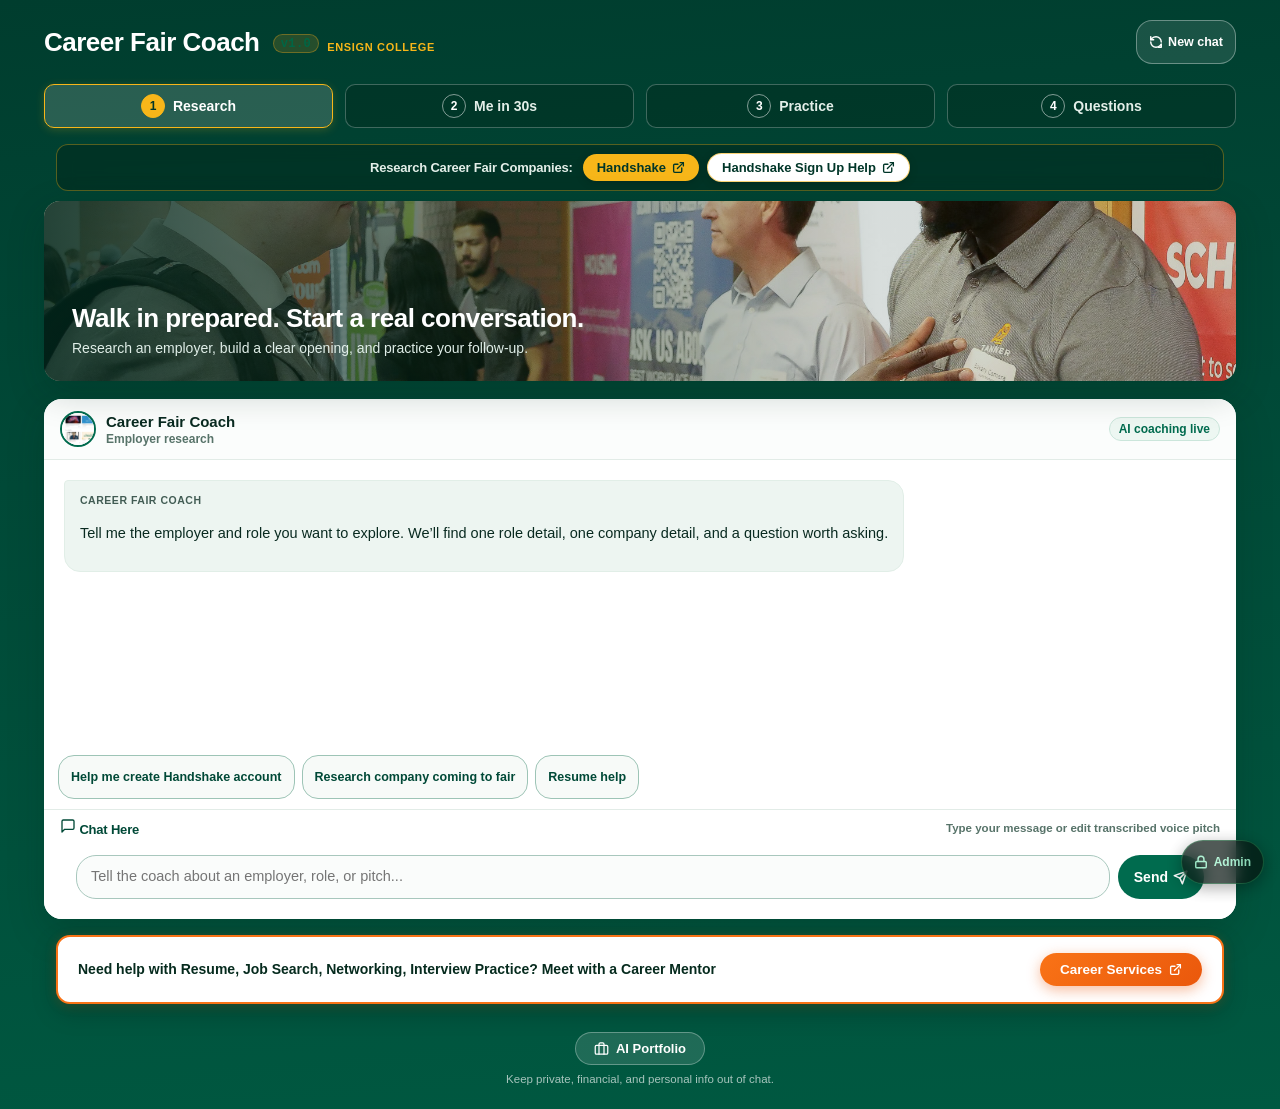
==== commit 714e0379: "ECC: link design-system CSS and Montserrat, replace emoji icons with SVG Patch written by Rob's Codi" ====
--- a/static/index.html
+++ b/static/index.html
@@ -6,9 +6,16 @@
     <meta name="theme-color" content="#004937" />
     <title>Career Fair Coach v1.0 — Ensign College Career Services</title>
     <link rel="icon" href="favicon.svg" type="image/svg+xml" />
+    <link rel="preconnect" href="https://fonts.googleapis.com" />
+    <link rel="preconnect" href="https://fonts.gstatic.com" crossorigin />
+    <link rel="stylesheet" href="https://fonts.googleapis.com/css2?family=Montserrat:wght@400;500;600;700&display=swap" />
     <link rel="stylesheet" href="ces-tokens.css" />
     <link rel="stylesheet" href="ces-components.css" />
-    <link rel="stylesheet" href="styles.css?v=standard-v1.0" />
+    <link rel="stylesheet" href="ecc-tokens.css" />
+    <link rel="stylesheet" href="ecc-ces-compat.css" />
+    <link rel="stylesheet" href="ecc-components.base.css" />
+    <link rel="stylesheet" href="ecc-app.css" />
+    <link rel="stylesheet" href="styles.css?v=ecc-1" />
     <!-- Vercel Web Analytics -->
     <script>
       window.va = window.va || function () { (window.vaq = window.vaq || []).push(arguments); };
@@ -101,7 +108,7 @@
           <div id="voice-practice-panel" class="voice-practice-panel" hidden>
             <div class="voice-panel-header">
               <div class="voice-panel-title-row">
-                <span class="voice-badge">🎤 Voice Pitch Practice</span>
+                <span class="voice-badge"><svg width="16" height="16" viewBox="0 0 24 24" fill="none" stroke="currentColor" stroke-width="2" stroke-linecap="round" stroke-linejoin="round" aria-hidden="true"><rect x="9" y="2" width="6" height="11" rx="3"/><path d="M19 10a7 7 0 0 1-14 0"/><line x1="12" y1="19" x2="12" y2="22"/><line x1="8" y1="22" x2="16" y2="22"/></svg> Voice Pitch Practice</span>
                 <span class="voice-hint">Record your "Me in 30 Seconds" or type below</span>
               </div>
               <div class="voice-status-badges">
@@ -151,7 +158,7 @@
           </div>
 
           <div class="chat-here-bar">
-            <span class="chat-here-title">💬 Chat Here</span>
+            <span class="chat-here-title"><svg width="16" height="16" viewBox="0 0 24 24" fill="none" stroke="currentColor" stroke-width="2" stroke-linecap="round" stroke-linejoin="round" aria-hidden="true"><path d="M21 15a2 2 0 0 1-2 2H7l-4 4V5a2 2 0 0 1 2-2h14a2 2 0 0 1 2 2z"/></svg> Chat Here</span>
             <span class="chat-here-hint">Type your message or edit transcribed voice pitch</span>
           </div>
           <form id="chat-form" class="composer">
--- a/static/ecc-tokens.css
+++ b/static/ecc-tokens.css
@@ -0,0 +1,94 @@
+/* Ensign Career Coach design tokens: GENERATED, do not edit.
+   Source: tokens/tokens.json (sha256 41a46c1ea0bca053) + tokens/overrides.json
+   Regenerate: python3 scripts/build_tokens.py */
+
+:root {
+  color-scheme: light;
+
+  /* color */
+  --brand: #006645;
+  --brand-hover: #00503a;
+  --brand-tint: #e7f3ee;
+  --brand-tint-soft: #f3faf6;
+  --accent-gold: #FDB515;
+  --ink: #0f172a;
+  --ink-muted: #475569;
+  --surface: #ffffff;
+  --surface-sunken: #f8fafc;
+  --surface-hover: #f1f5f9;
+  --border: #cbd5e1;
+  --border-strong: #94a3b8;
+  --success-bg: #dcfce7;
+  --success-border: #86efac;
+  --success-text: #166534;
+  --success-icon: #16a34a;
+  --warning-bg: #fef3c7;
+  --warning-text: #92400e;
+  --danger-text: #991b1b;
+  --muted-strong: #64748b;
+  --overlay: rgba(15,23,42,0.45);
+
+  /* type */
+  --font-sans: Montserrat, -apple-system, BlinkMacSystemFont, "Segoe UI", sans-serif;
+  --text-heading-lg: 21px;
+  --leading-heading-lg: 1.3;
+  --weight-heading-lg: 700;
+  --text-heading-md: 19px;
+  --leading-heading-md: 1.4;
+  --weight-heading-md: 700;
+  --text-body: 19px;
+  --leading-body: 1.6;
+  --weight-body: 400;
+  --text-body-strong: 19px;
+  --leading-body-strong: 1.6;
+  --weight-body-strong: 700;
+  --text-body-sm: 18px;
+  --leading-body-sm: 1.5;
+  --weight-body-sm: 500;
+  --text-eyebrow: 17px;
+  --leading-eyebrow: 1.4;
+  --weight-eyebrow: 700;
+  --text-control: 18px;
+  --leading-control: 1.35;
+  --weight-control: 600;
+  --text-caption: 17px;
+  --leading-caption: 1.5;
+  --weight-caption: 400;
+
+  /* spacing */
+  --space-1: 4px;
+  --space-2: 8px;
+  --space-3: 12px;
+  --space-4: 16px;
+  --space-5: 20px;
+  --space-6: 24px;
+  --space-7: 32px;
+  --space-8: 48px;
+
+  /* radius */
+  --radius-sm: 8px;
+  --radius-md: 10px;
+  --radius-lg: 14px;
+  --radius-pill: 999px;
+
+  /* shadow */
+  --shadow-card: 0 4px 20px rgba(15,23,42,0.08);
+  --shadow-focus: 0 0 0 3px rgba(0,102,69,0.25), 0 6px 24px rgba(15,23,42,0.12);
+  --shadow-toast: 0 12px 36px rgba(15,23,42,0.16);
+
+  /* local overrides: see tokens/overrides.json for the reason behind each */
+  --input-border: #64748b;  /* pending-upstream */
+  --input-fill: #f1f5f9;  /* rob-decision */
+  --gutter: clamp(24px, 3vw, 56px);  /* exemplar */
+  --sidebar-width: 232px;  /* exemplar */
+
+  /* fixed rules from the design system README */
+  --touch-min: 44px;
+  --text-floor: 17px;
+  --focus-ring: 2px solid var(--brand);
+  --focus-offset: 2px;
+}
+
+@media (prefers-reduced-motion: reduce) {
+  *, *::before, *::after { animation-duration: 0.01ms !important; animation-iteration-count: 1 !important; transition-duration: 0.01ms !important; scroll-behavior: auto !important; }
+}
--- a/static/ecc-ces-compat.css
+++ b/static/ecc-ces-compat.css
@@ -0,0 +1,71 @@
+/* CES -> ECC compatibility layer.
+   Every app vendors the same ces-tokens.css v1.1 (14 identical copies, md5 312bc116...).
+   Load this file AFTER ces-tokens.css and ecc-tokens.css: it re-points the old --ces-* names
+   at Ensign Career Coach values, so existing app CSS moves to the new system with no selector edits.
+   Delete an alias once no app CSS references it (scripts/ecc_audit_static.py reports usage). */
+
+:root {
+  /* brand: navy/gold UI roles become Ensign green; gold is identity-only in ECC */
+  --ces-navy-950: var(--ink);
+  --ces-navy-900: var(--brand);
+  --ces-navy-850: var(--brand-hover);
+  --ces-navy-800: var(--brand-hover);
+  --ces-navy-700: var(--brand);
+  --ces-navy-600: var(--brand);
+  --ces-navy-100: var(--brand-tint);
+  --ces-navy-50:  var(--brand-tint-soft);
+
+  --ces-gold:        var(--brand);        /* was used for active borders and pills: that is brand's job now */
+  --ces-gold-hover:  var(--brand-hover);
+  --ces-gold-light:  var(--brand-tint-soft);
+  --ces-gold-border: var(--border-strong);
+
+  /* surface and text */
+  --ces-ink:         var(--ink);
+  --ces-ink-soft:    var(--ink);
+  --ces-muted:       var(--ink-muted);
+  --ces-muted-light: var(--ink-muted);    /* ECC allows two text colors only */
+  --ces-line:        var(--border);
+  --ces-line-soft:   var(--border);
+  --ces-surface:     var(--surface);
+  --ces-background:  var(--surface-sunken);
+
+  /* status: ECC pairs */
+  --ces-status-success-bg: var(--success-bg);
+  --ces-status-success-text: var(--success-text);
+  --ces-status-success-border: var(--success-border);
+  --ces-status-warning-bg: var(--warning-bg);
+  --ces-status-warning-text: var(--warning-text);
+  --ces-status-error-text: var(--danger-text);
+
+  /* focus: one ring, brand green, everywhere (fixes the 1.7:1 gold ring on light fields) */
+  --ces-focus-ring-dark:  var(--brand);
+  --ces-focus-ring-light: var(--brand);
+  --ces-focus-ring:       var(--brand);
+
+  /* type: Montserrat, 17px floor */
+  --ces-font-body:  var(--font-sans);
+  --ces-font-serif: var(--font-sans);
+  --ces-text-xs:    var(--text-caption);   /* 12px -> 17px */
+  --ces-text-sm:    var(--text-caption);   /* 14px -> 17px */
+  --ces-text-base:  var(--text-body);      /* 15px -> 19px */
+  --ces-text-lg:    var(--text-heading-md);
+  --ces-text-xl:    var(--text-heading-lg);
+  --ces-text-2xl:   var(--text-heading-lg);
+  --ces-weight-semibold: 600;
+  --ces-weight-bold: 700;
+  --ces-weight-extrabold: 700;             /* Montserrat is loaded at 400-700 only */
+
+  /* elevation and shape */
+  --ces-shadow-sm: var(--shadow-card);
+  --ces-shadow-md: var(--shadow-card);
+  --ces-shadow-lg: var(--shadow-toast);
+  --ces-radius-sm: var(--radius-sm);
+  --ces-radius-md: var(--radius-md);
+  --ces-radius-lg: var(--radius-lg);
+  --ces-radius-pill: var(--radius-pill);
+
+  /* layout: fill the width to the gutter instead of a fixed content cap */
+  --ces-content-max: 100%;
+  --ces-prose-max-width: none;
+}
--- a/static/ecc-components.base.css
+++ b/static/ecc-components.base.css
@@ -0,0 +1,114 @@
+/* Ensign Career Coach — component styles. Reads tokens.css custom properties only. */
+
+.ecc-btn {
+  display: inline-flex;
+  align-items: center;
+  justify-content: center;
+  gap: var(--space-2);
+  min-height: 44px;
+  padding: 0 16px;
+  border-radius: var(--radius-md);
+  font-family: var(--font-sans);
+  font-size: 18px;
+  font-weight: 600;
+  line-height: 1.35;
+  border: 1.5px solid transparent;
+  cursor: pointer;
+  text-decoration: none;
+}
+.ecc-btn-primary { background: var(--brand); color: #fff; border-color: var(--brand); }
+.ecc-btn-primary:hover { background: var(--brand-hover); border-color: var(--brand-hover); }
+.ecc-btn-secondary { background: var(--surface); color: var(--ink); border-color: var(--border-strong); }
+.ecc-btn-secondary:hover { border-color: var(--brand); color: var(--brand); }
+.ecc-btn-ghost { background: transparent; border-color: transparent; color: var(--brand); padding: 0 4px; text-decoration: underline; text-underline-offset: 3px; }
+.ecc-btn:focus-visible { outline: 2px solid var(--brand); outline-offset: 2px; }
+.ecc-btn[disabled] { background: var(--muted-strong); border-color: var(--muted-strong); color: #fff; cursor: not-allowed; }
+
+.ecc-pill {
+  display: inline-flex;
+  align-items: center;
+  gap: var(--space-2);
+  min-height: 36px;
+  padding: 0 12px;
+  border-radius: var(--radius-pill);
+  font-family: var(--font-sans);
+  font-size: 17px;
+  font-weight: 600;
+  border: 1.5px solid var(--border-strong);
+  background: var(--surface);
+  color: var(--ink);
+}
+.ecc-pill-success { background: var(--success-bg); border-color: var(--success-border); color: var(--success-text); }
+.ecc-pill-dot { width: 8px; height: 8px; border-radius: 50%; background: currentColor; flex-shrink: 0; }
+.ecc-pill-success .ecc-pill-dot { background: var(--success-icon); }
+
+.ecc-card {
+  background: var(--surface);
+  border: 1.5px solid var(--border);
+  border-radius: var(--radius-lg);
+  box-shadow: var(--shadow-card);
+  padding: var(--space-5);
+  max-width: 560px;
+}
+.ecc-card-title {
+  margin: 0 0 var(--space-2);
+  font-family: var(--font-sans);
+  font-size: 17px;
+  font-weight: 700;
+  color: var(--brand);
+}
+.ecc-card-body { font-family: var(--font-sans); font-size: 19px; line-height: 1.6; color: var(--ink); margin: 0; }
+
+.ecc-chip {
+  flex-shrink: 0;
+  white-space: nowrap;
+  min-height: 44px;
+  padding: 6px 14px;
+  border-radius: var(--radius-pill);
+  border: 1.5px solid var(--border-strong);
+  background: var(--surface);
+  color: var(--ink);
+  font-family: var(--font-sans);
+  font-size: 17px;
+  font-weight: 500;
+  line-height: 1.35;
+  cursor: pointer;
+}
+.ecc-chip:hover { border-color: var(--brand); color: var(--brand); background: var(--brand-tint-soft); }
+.ecc-chip:active { background: var(--brand-tint); }
+.ecc-chip:focus-visible { outline: 2px solid var(--brand); outline-offset: 2px; }
+
+.ecc-nav-item {
+  display: flex;
+  align-items: center;
+  gap: var(--space-3);
+  width: 100%;
+  min-height: 52px;
+  padding: 8px 10px;
+  border-radius: var(--radius-md);
+  border: 1.5px solid var(--border);
+  background: var(--surface);
+  text-align: left;
+  cursor: pointer;
+  color: var(--ink);
+  font-family: var(--font-sans);
+}
+.ecc-nav-item:hover { border-color: var(--brand); }
+.ecc-nav-item.is-active { background: var(--brand-tint); border-color: var(--brand); }
+.ecc-nav-item-badge {
+  width: 30px;
+  height: 30px;
+  flex-shrink: 0;
+  border-radius: 50%;
+  display: flex;
+  align-items: center;
+  justify-content: center;
+  font-size: 17px;
+  font-weight: 700;
+  background: var(--surface-hover);
+  color: var(--ink);
+}
+.ecc-nav-item.is-active .ecc-nav-item-badge { background: var(--brand); color: #fff; }
+.ecc-nav-item-title { font-size: 18px; font-weight: 600; line-height: 1.3; }
+
+.ecc-row { display: flex; align-items: center; gap: var(--space-2); flex-wrap: wrap; }
--- a/static/ecc-app.css
+++ b/static/ecc-app.css
@@ -0,0 +1,166 @@
+/* Ensign Career Coach: app patterns (chat shell, messages, composer, fields).
+   Extends ecc-components.base.css (the five components mirrored from Claude Design).
+   Reads ecc-tokens.css custom properties only. Load order:
+   ecc-tokens.css -> ecc-ces-compat.css -> ecc-components.base.css -> ecc-app.css -> the app's own CSS */
+
+/* ---------- Page ---------- */
+body.ecc {
+  margin: 0;
+  background: var(--surface-sunken);
+  color: var(--ink);
+  font-family: var(--font-sans);
+  font-size: var(--text-body);
+  line-height: var(--leading-body);
+  max-width: 100vw;
+  overflow-x: hidden;
+}
+
+/* ---------- Shell: fixed left rail + dominant chat canvas ---------- */
+.ecc-shell {
+  display: grid;
+  grid-template-columns: var(--sidebar-width) minmax(0, 1fr);
+  min-height: 100dvh;
+  min-width: 0;
+}
+.ecc-sidebar {
+  background: var(--surface);
+  border-right: 1.5px solid var(--border);
+  padding: var(--space-5);
+  display: flex;
+  flex-direction: column;
+  gap: var(--space-3);
+  min-width: 0;
+}
+.ecc-sidebar-label {
+  font-size: var(--text-eyebrow);
+  font-weight: var(--weight-eyebrow);
+  letter-spacing: 0.02em;
+  color: var(--ink-muted);
+  margin: var(--space-4) 0 0;
+}
+.ecc-main {
+  display: flex;
+  flex-direction: column;
+  min-width: 0;
+  overflow: hidden;
+}
+
+/* ---------- Feed: fills the width up to the gutter, no 65ch cap ---------- */
+.ecc-feed {
+  flex: 1;
+  overflow-y: auto;
+  overflow-x: hidden;
+  padding: var(--space-6) var(--gutter);
+  display: flex;
+  flex-direction: column;
+  gap: var(--space-4);
+  min-width: 0;
+}
+.ecc-msg { min-width: 0; overflow-wrap: anywhere; font-size: var(--text-body); line-height: var(--leading-body); }
+.ecc-msg-assistant {
+  background: var(--surface);
+  border: 1.5px solid var(--border);
+  border-radius: var(--radius-lg);
+  box-shadow: var(--shadow-card);
+  padding: var(--space-5);
+  max-width: 100%;
+}
+.ecc-msg-name { font-size: var(--text-caption); font-weight: 700; color: var(--brand); margin: 0 0 var(--space-2); }
+.ecc-msg-user {
+  align-self: flex-end;
+  max-width: 78%;
+  background: var(--brand);
+  color: #ffffff;
+  border-radius: 14px 14px 4px 14px; /* one-off "who said this" cue from the design system */
+  padding: var(--space-4) var(--space-5);
+}
+.ecc-msg-user .ecc-msg-name { color: #d1e7dd; }
+
+/* ---------- Composer ---------- */
+.ecc-composer {
+  background: var(--surface);
+  border-top: 1.5px solid var(--border);
+  padding: var(--space-4) var(--gutter) var(--space-5);
+  display: flex;
+  flex-wrap: wrap;
+  align-items: flex-end;
+  gap: var(--space-2);
+  min-width: 0;
+}
+.ecc-composer-label { flex: 1 1 100%; font-size: var(--text-caption); font-weight: 600; color: var(--ink-muted); }
+
+/* ---------- Text fields: one look everywhere (chat, forms, feedback, intake) ---------- */
+.ecc-field,
+.ecc-composer textarea {
+  flex: 1 1 240px;
+  min-width: 0;
+  min-height: var(--touch-min);
+  padding: 14px 18px;
+  background: var(--input-fill);
+  color: var(--ink);
+  border: 2px solid var(--input-border);
+  border-radius: var(--radius-lg);
+  font-family: var(--font-sans);
+  font-size: var(--text-body);
+  line-height: var(--leading-body);
+  box-shadow: var(--shadow-card);
+  resize: vertical;
+}
+.ecc-field::placeholder,
+.ecc-composer textarea::placeholder { color: var(--ink-muted); opacity: 1; }
+.ecc-field:focus,
+.ecc-composer textarea:focus {
+  background: var(--surface);
+  border-color: var(--brand);
+  box-shadow: var(--shadow-focus); /* replaces shadow-card, never stacks */
+}
+.ecc-field:focus-visible,
+.ecc-composer textarea:focus-visible { outline: var(--focus-ring); outline-offset: var(--focus-offset); }
+.ecc-field[aria-invalid="true"] { border-color: var(--danger-text); }
+.ecc-field-error { color: var(--danger-text); font-size: var(--text-caption); }
+input.ecc-field { border-radius: var(--radius-md); resize: none; } /* single-line inputs are controls: radius-md */
+
+/* ---------- Chip row: single line, scroll buttons, never a bare scrollbar ---------- */
+.ecc-chip-rail { display: flex; align-items: center; gap: var(--space-2); min-width: 0; }
+.ecc-chip-track { display: flex; gap: var(--space-2); overflow-x: auto; scroll-behavior: smooth; scrollbar-width: none; min-width: 0; flex: 1; }
+.ecc-chip-track::-webkit-scrollbar { display: none; }
+.ecc-chip-scroll { flex: 0 0 var(--touch-min); height: var(--touch-min); border-radius: var(--radius-pill); border: 1.5px solid var(--border-strong); background: var(--surface); color: var(--ink); cursor: pointer; }
+.ecc-chip-scroll:focus-visible { outline: var(--focus-ring); outline-offset: var(--focus-offset); }
+
+/* ---------- Toast ---------- */
+.ecc-toast { position: fixed; right: var(--space-6); bottom: calc(var(--space-6) + env(safe-area-inset-bottom, 0px)); background: var(--surface); border: 1.5px solid var(--success-border); color: var(--success-text); border-radius: var(--radius-lg); box-shadow: var(--shadow-toast); padding: var(--space-3) var(--space-5); font-size: var(--text-control); font-weight: 600; }
+
+/* ---------- Breakpoints ---------- */
+@media (max-width: 899.98px) {
+  .ecc-shell { grid-template-columns: minmax(0, 1fr); }
+  .ecc-sidebar {
+    position: fixed; inset: 0 auto 0 0; z-index: 40;
+    width: min(88vw, 320px);
+    padding-top: calc(var(--space-5) + env(safe-area-inset-top, 0px));
+    transform: translateX(-100%);
+    transition: transform 200ms ease;
+    box-shadow: var(--shadow-toast);
+    overflow-y: auto;
+  }
+  .ecc-sidebar.is-open { transform: none; }
+  .ecc-scrim { position: fixed; inset: 0; z-index: 30; background: var(--overlay); }
+  .ecc-scrim[hidden] { display: none; }
+}
+@media (min-width: 900px) { .ecc-menu-button, .ecc-scrim { display: none; } }
+@media (max-width: 639.98px) {
+  :root { --gutter: 16px; }
+  .ecc-composer textarea, .ecc-composer .ecc-field { flex-basis: 100%; }
+  .ecc-composer .ecc-btn { flex: 1 1 100%; }
+  .ecc-msg-assistant { padding: 14px 16px; }
+}
+@media (max-width: 375px) {
+  :root { --gutter: 12px; }
+  .ecc-msg-user { max-width: 90%; }
+}
+
+/* ---------- Windows High Contrast ---------- */
+@media (forced-colors: active) {
+  .ecc-field, .ecc-composer textarea { border-color: ButtonText; }
+  .ecc-field:focus-visible, .ecc-composer textarea:focus-visible { outline-color: Highlight; }
+  .ecc-pill, .ecc-chip { border-color: ButtonText; }
+}
--- a/static/styles.css
+++ b/static/styles.css
@@ -31,8 +31,10 @@
   display: flex;
   flex-direction: column;
   min-height: 100vh;
-  max-width: 860px;
+  width: 100%;
+  max-width: min(1360px, calc(100% - 48px));
   margin: 0 auto;
+  box-sizing: border-box;
 }
 
 /* Header */
@@ -302,7 +304,7 @@
   max-height: calc(100vh - 310px);
   overflow-y: auto;
   -webkit-overflow-scrolling: touch;
-  padding: 16px 14px;
+  padding: 1.5rem 2rem; /* Section 7a standard: 24px top/bottom, 32px left/right breathing rail */
   display: flex;
   flex-direction: column;
   gap: 12px;
@@ -630,7 +632,7 @@
   display: flex;
   align-items: flex-end;
   gap: 8px;
-  padding: 6px 14px 14px;
+  padding: 0.875rem 2rem 1.25rem; /* Mirrors .messages 2rem (32px) horizontal rail */
   background: #ffffff;
 }
 
